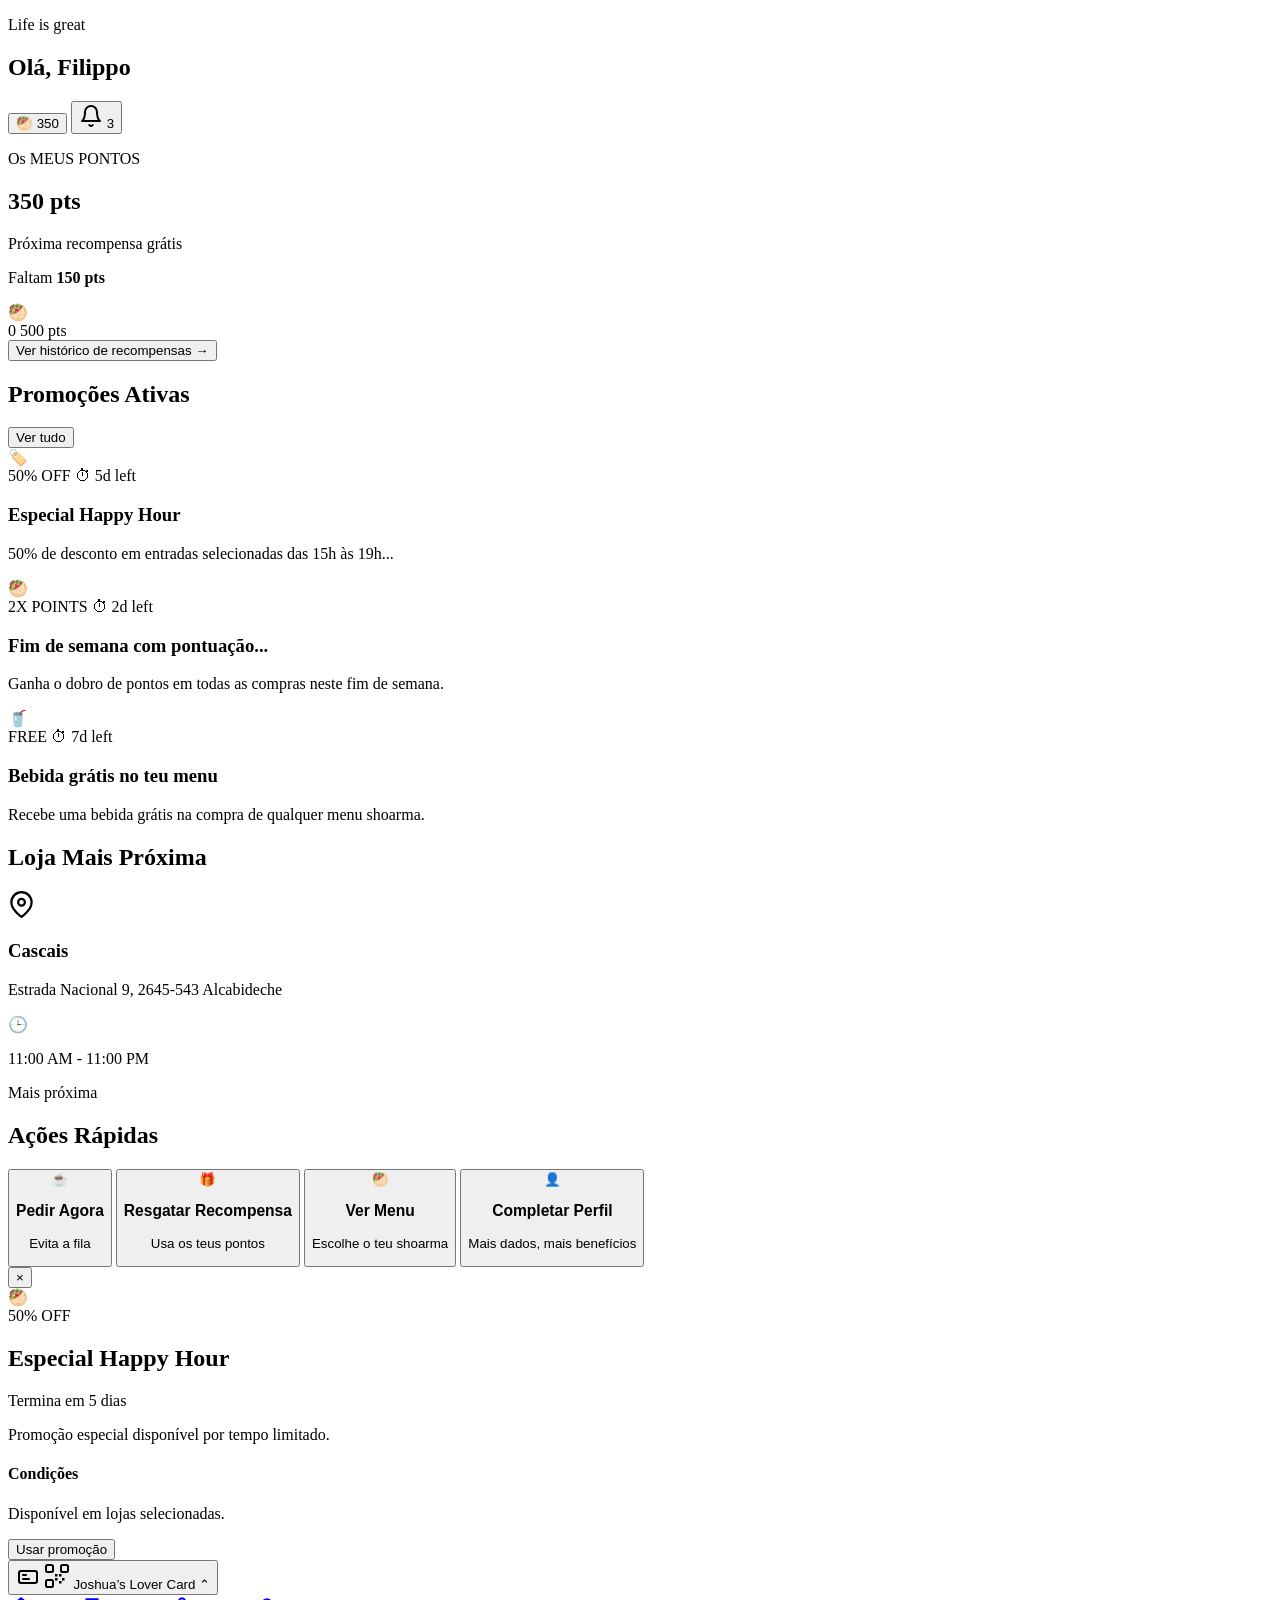
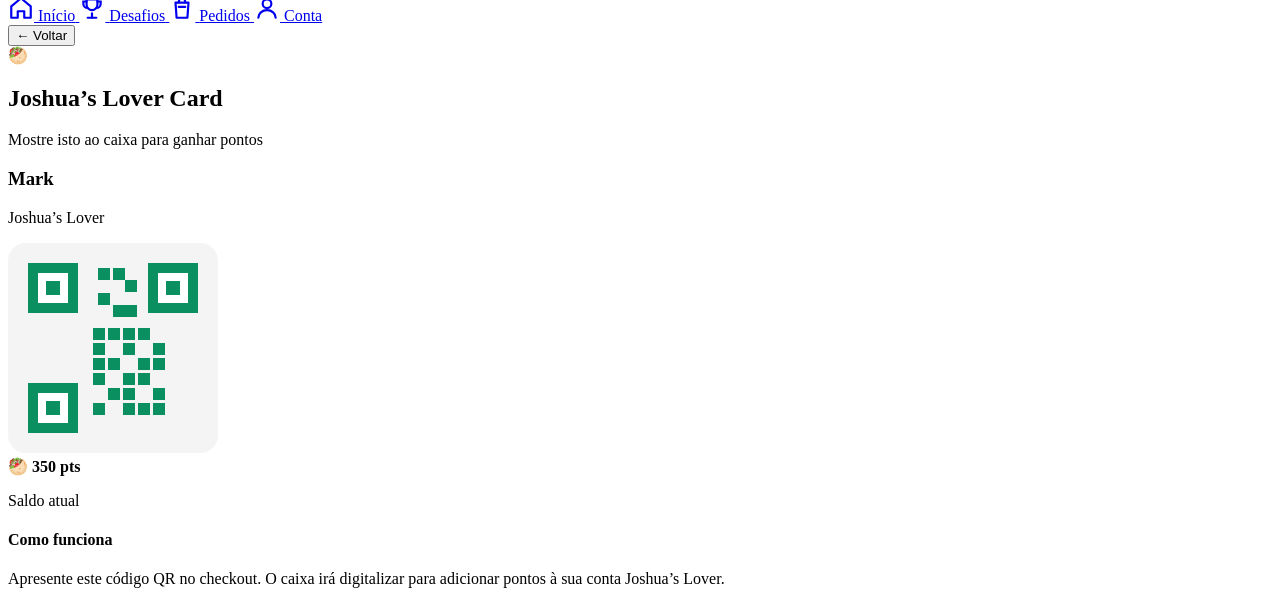
==== index.html @ cb34c217 "tryal app joshuas" ====
<!DOCTYPE html>
<html lang="pt">
<head>
  <meta charset="UTF-8" />
  <meta name="viewport" content="width=device-width, initial-scale=1.0" />

  <title>Joshua's Shoarma App</title>

  <link rel="stylesheet" href="style.css" />
</head>

<body>
  <main class="app-screen">

    <!-- MOVING BACKGROUND BLOBS -->
<div class="bg-blob bg-blob-one" data-speed="0.10"></div>
<div class="bg-blob bg-blob-two" data-speed="-0.06"></div>
<div class="bg-blob bg-blob-three" data-speed="0.08"></div>
<div class="bg-blob bg-blob-four" data-speed="-0.04"></div>

    <!-- TOP HOME HEADER -->
    <section class="home-header">
      <div>
        <p class="small-greeting">Life is great</p>
        <h1>Olá, <span>Filippo</span></h1>
      </div>

      <div class="header-icons">
        <button class="points-preview-button" aria-label="Pontos">
  <span class="pita-icon">🥙</span>
  <span class="top-points-number">350</span>
</button>

        <button class="icon-button notification-button" aria-label="Notificações">
          <svg width="24" height="24" viewBox="0 0 24 24" fill="none">
            <path d="M18 8A6 6 0 0 0 6 8C6 15 3 17 3 17H21C21 17 18 15 18 8Z" stroke="currentColor" stroke-width="2" stroke-linecap="round" stroke-linejoin="round"/>
            <path d="M13.73 21A2 2 0 0 1 10.27 21" stroke="currentColor" stroke-width="2" stroke-linecap="round" stroke-linejoin="round"/>
          </svg>

          <span class="notification-badge">3</span>
        </button>
      </div>
    </section>

    <!-- POINTS PREVIEW CARD -->
    <section class="points-card">
      <div class="points-card-top">
        <div>
          <p class="card-label">Os MEUS PONTOS</p>
          <h2>350 <span>pts</span></h2>
        </div>

       
      </div>

      <div class="points-info">
  <p>Próxima recompensa grátis</p>
  <p>Faltam <strong>150 pts</strong></p>
</div>

      <div class="progress-bar">
        <div class="progress-fill">
          <div class="progress-marker">
            🥙
          </div>
        </div>
      </div>

      <div class="progress-numbers">
        <span>0</span>
        <span>500 pts</span>
      </div>

      <button class="history-link">
        Ver histórico de recompensas
        <span>→</span>
      </button>
    </section>

    <!-- ACTIVE PROMOTIONS -->
    <section class="promotions-section">
      <div class="section-header">
        <h2>Promoções Ativas</h2>
        <button>Ver tudo</button>
      </div>

      <div class="promotions-scroll">

        <article 
          class="promo-card"
          data-title="Especial Happy Hour"
          data-tag="50% OFF"
          data-time="Termina em 5 dias"
          data-description="Aproveita 50% de desconto em entradas selecionadas entre as 15h e as 19h. Perfeito para partilhar com amigos antes do jantar."
          data-condition="Disponível apenas em loja. Não acumulável com outras promoções."
        >
          <div class="promo-image">
            <span>🏷️</span>
          </div>

          <div class="promo-content">
            <div class="promo-tags">
              <span class="promo-tag">50% OFF</span>
              <span class="promo-time">⏱ 5d left</span>
            </div>

            <h3>Especial Happy Hour</h3>
            <p>50% de desconto em entradas selecionadas das 15h às 19h...</p>
          </div>
        </article>

        <article 
          class="promo-card"
          data-title="Fim de semana com pontuação dupla"
          data-tag="2X POINTS"
          data-time="Termina em 2 dias"
          data-description="Ganha o dobro de pontos em todas as compras feitas durante este fim de semana. Quanto mais pedires, mais rápido chegas à tua próxima recompensa."
          data-condition="Válido sábado e domingo em todos os restaurantes Joshua's Shoarma."
        >
          <div class="promo-image">
            <span>🥙</span>
          </div>

          <div class="promo-content">
            <div class="promo-tags">
              <span class="promo-tag">2X POINTS</span>
              <span class="promo-time">⏱ 2d left</span>
            </div>

            <h3>Fim de semana com pontuação...</h3>
            <p>Ganha o dobro de pontos em todas as compras neste fim de semana.</p>
          </div>
        </article>

        <article 
          class="promo-card"
          data-title="Bebida grátis no teu menu"
          data-tag="FREE DRINK"
          data-time="Termina em 7 dias"
          data-description="Na compra de qualquer menu shoarma, recebe uma bebida grátis. Uma forma simples de tornar o teu pedido ainda melhor."
          data-condition="Válido para menus selecionados. Disponível até ao fim da campanha."
        >
          <div class="promo-image">
            <span>🥤</span>
          </div>

          <div class="promo-content">
            <div class="promo-tags">
              <span class="promo-tag">FREE</span>
              <span class="promo-time">⏱ 7d left</span>
            </div>

            <h3>Bebida grátis no teu menu</h3>
            <p>Recebe uma bebida grátis na compra de qualquer menu shoarma.</p>
          </div>
        </article>

      </div>
    </section>

        <!-- NEAREST STORE -->
    <!-- NEAREST STORE -->
<section class="nearest-store-section">
  <div class="section-header">
  <h2>Loja Mais Próxima</h2>
</div>

  <article class="nearest-store-card">
    <div class="store-top-row">
      <div class="store-icon">
        <svg width="27" height="27" viewBox="0 0 24 24" fill="none">
          <path d="M21 10C21 17 12 23 12 23C12 23 3 17 3 10A9 9 0 0 1 21 10Z" stroke="currentColor" stroke-width="2" stroke-linecap="round" stroke-linejoin="round"/>
          <circle cx="12" cy="10" r="3" stroke="currentColor" stroke-width="2"/>
        </svg>
      </div>

      <div class="store-text">
        <h3 id="nearestStoreName">Cascais</h3>
        <p id="nearestStoreAddress">Estrada Nacional 9, 2645-543 Alcabideche</p>
      </div>
    </div>

    <div class="store-bottom-row">
      <div class="store-hours">
        <span>🕒</span>
        <p id="nearestStoreHours">11:00 AM - 11:00 PM</p>
      </div>

      <p class="store-distance" id="nearestStoreDistance">Mais próxima</p>
    </div>
  </article>
</section>

    <!-- QUICK ACTIONS -->
    <section class="quick-actions-section">
      <div class="section-header">
        <h2>Ações Rápidas</h2>
      </div>

      <div class="quick-actions-grid">

        <button class="quick-action-card">
          <span class="quick-action-icon">☕</span>
          <div>
            <h3>Pedir Agora</h3>
            <p>Evita a fila</p>
          </div>
        </button>

        <button class="quick-action-card">
          <span class="quick-action-icon">🎁</span>
          <div>
            <h3>Resgatar Recompensa</h3>
            <p>Usa os teus pontos</p>
          </div>
        </button>

        <button class="quick-action-card">
          <span class="quick-action-icon">🥙</span>
          <div>
            <h3>Ver Menu</h3>
            <p>Escolhe o teu shoarma</p>
          </div>
        </button>

        <button class="quick-action-card">
          <span class="quick-action-icon">👤</span>
          <div>
            <h3>Completar Perfil</h3>
            <p>Mais dados, mais benefícios</p>
          </div>
        </button>

      </div>
    </section>

    <!-- PROMOTION POPUP -->
    <div class="promo-modal" id="promoModal">
      <div class="promo-modal-content">
        <button class="close-modal" id="closeModal">×</button>

        <div class="modal-icon" id="modalIcon">🥙</div>

        <span class="modal-tag" id="modalTag">50% OFF</span>

        <h2 id="modalTitle">Especial Happy Hour</h2>

        <p class="modal-time" id="modalTime">Termina em 5 dias</p>

        <p class="modal-description" id="modalDescription">
          Promoção especial disponível por tempo limitado.
        </p>

        <div class="modal-condition">
          <h4>Condições</h4>
          <p id="modalCondition">Disponível em lojas selecionadas.</p>
        </div>

        <button class="modal-main-button">Usar promoção</button>
      </div>
    </div>

    </main>

    <!-- FLOATING LOVER CARD -->
  <button class="floating-lover-card expanded" id="loverCardWidget" aria-label="Abrir Joshua's Lover Card">
    <span class="widget-card-icon">
      <svg width="24" height="24" viewBox="0 0 24 24" fill="none">
        <rect x="3" y="6" width="18" height="12" rx="2" stroke="currentColor" stroke-width="2"/>
        <path d="M7 10H10" stroke="currentColor" stroke-width="2" stroke-linecap="round"/>
        <path d="M7 14H13" stroke="currentColor" stroke-width="2" stroke-linecap="round"/>
      </svg>
    </span>

    <span class="widget-qr-icon">
      <svg width="26" height="26" viewBox="0 0 26 26" fill="none">
        <rect x="2" y="2" width="7" height="7" rx="1.5" stroke="currentColor" stroke-width="2"/>
        <rect x="17" y="2" width="7" height="7" rx="1.5" stroke="currentColor" stroke-width="2"/>
        <rect x="2" y="17" width="7" height="7" rx="1.5" stroke="currentColor" stroke-width="2"/>
        <rect x="11" y="11" width="2.5" height="2.5" fill="currentColor"/>
        <rect x="15" y="11" width="2.5" height="2.5" fill="currentColor"/>
        <rect x="11" y="15" width="2.5" height="2.5" fill="currentColor"/>
        <rect x="18" y="15" width="2.5" height="2.5" fill="currentColor"/>
        <rect x="15" y="18" width="2.5" height="2.5" fill="currentColor"/>
      </svg>
    </span>

    <span class="lover-card-label">Joshua’s Lover Card</span>
    <span class="lover-card-divider"></span>
    <span class="lover-card-arrow">⌃</span>
  </button>


  <!-- BOTTOM NAVBAR -->
  <nav class="bottom-navbar">
    <a href="index.html" class="nav-item active">
      <svg width="26" height="26" viewBox="0 0 24 24" fill="none">
        <path d="M3 10.5L12 3L21 10.5V21H15V15H9V21H3V10.5Z" stroke="currentColor" stroke-width="2" stroke-linejoin="round"/>
      </svg>
      <span>Início</span>
    </a>

    <a href="desafios.html" class="nav-item">
      <svg width="26" height="26" viewBox="0 0 24 24" fill="none">
        <path d="M8 21H16" stroke="currentColor" stroke-width="2" stroke-linecap="round"/>
        <path d="M12 17V21" stroke="currentColor" stroke-width="2" stroke-linecap="round"/>
        <path d="M7 4H17V9C17 11.7614 14.7614 14 12 14C9.23858 14 7 11.7614 7 9V4Z" stroke="currentColor" stroke-width="2"/>
        <path d="M7 6H4V8C4 10.2091 5.79086 12 8 12" stroke="currentColor" stroke-width="2" stroke-linecap="round"/>
        <path d="M17 6H20V8C20 10.2091 18.2091 12 16 12" stroke="currentColor" stroke-width="2" stroke-linecap="round"/>
      </svg>
      <span>Desafios</span>
    </a>

    <a href="pedidos.html" class="nav-item">
      <svg width="26" height="26" viewBox="0 0 24 24" fill="none">
        <path d="M6 7H18L17 21H7L6 7Z" stroke="currentColor" stroke-width="2" stroke-linejoin="round"/>
        <path d="M9 7C9 4.79086 10.3431 3 12 3C13.6569 3 15 4.79086 15 7" stroke="currentColor" stroke-width="2" stroke-linecap="round"/>
        <path d="M9 11H15" stroke="currentColor" stroke-width="2" stroke-linecap="round"/>
      </svg>
      <span>Pedidos</span>
    </a>

    <a href="conta.html" class="nav-item">
      <svg width="26" height="26" viewBox="0 0 24 24" fill="none">
        <circle cx="12" cy="8" r="4" stroke="currentColor" stroke-width="2"/>
        <path d="M4 21C4 17.134 7.58172 14 12 14C16.4183 14 20 17.134 20 21" stroke="currentColor" stroke-width="2" stroke-linecap="round"/>
      </svg>
      <span>Conta</span>
    </a>
  </nav>

    <!-- LOVER CARD MODAL -->
  <div class="lover-card-modal" id="loverCardModal">
    <div class="lover-card-modal-screen">
      <button class="lover-card-back" id="closeLoverCard">← Voltar</button>

      <div class="lover-card-modal-header">
        <div class="lover-card-modal-emoji">🥙</div>
        <h2>Joshua’s Lover Card</h2>
        <p>Mostre isto ao caixa para ganhar pontos</p>
      </div>

      <div class="lover-card-pass">
        <h3>Mark</h3>
        <p class="lover-card-tier">Joshua’s Lover</p>

        <div class="lover-card-qr-frame">
          <div class="lover-card-qr-box">
            <svg width="210" height="210" viewBox="0 0 210 210" fill="none">
              <rect width="210" height="210" rx="18" fill="#F4F4F4"/>

              <rect x="20" y="20" width="50" height="50" fill="#0a8f61"/>
              <rect x="30" y="30" width="30" height="30" fill="white"/>
              <rect x="38" y="38" width="14" height="14" fill="#0a8f61"/>

              <rect x="140" y="20" width="50" height="50" fill="#0a8f61"/>
              <rect x="150" y="30" width="30" height="30" fill="white"/>
              <rect x="158" y="38" width="14" height="14" fill="#0a8f61"/>

              <rect x="20" y="140" width="50" height="50" fill="#0a8f61"/>
              <rect x="30" y="150" width="30" height="30" fill="white"/>
              <rect x="38" y="158" width="14" height="14" fill="#0a8f61"/>

              <rect x="90" y="25" width="12" height="12" fill="#0a8f61"/>
              <rect x="105" y="25" width="12" height="12" fill="#0a8f61"/>
              <rect x="117" y="37" width="12" height="12" fill="#0a8f61"/>
              <rect x="90" y="50" width="12" height="12" fill="#0a8f61"/>
              <rect x="105" y="62" width="12" height="12" fill="#0a8f61"/>
              <rect x="117" y="62" width="12" height="12" fill="#0a8f61"/>

              <rect x="85" y="85" width="12" height="12" fill="#0a8f61"/>
              <rect x="100" y="85" width="12" height="12" fill="#0a8f61"/>
              <rect x="115" y="85" width="12" height="12" fill="#0a8f61"/>
              <rect x="130" y="85" width="12" height="12" fill="#0a8f61"/>

              <rect x="85" y="100" width="12" height="12" fill="#0a8f61"/>
              <rect x="115" y="100" width="12" height="12" fill="#0a8f61"/>
              <rect x="145" y="100" width="12" height="12" fill="#0a8f61"/>

              <rect x="85" y="115" width="12" height="12" fill="#0a8f61"/>
              <rect x="100" y="115" width="12" height="12" fill="#0a8f61"/>
              <rect x="130" y="115" width="12" height="12" fill="#0a8f61"/>
              <rect x="145" y="115" width="12" height="12" fill="#0a8f61"/>

              <rect x="85" y="130" width="12" height="12" fill="#0a8f61"/>
              <rect x="115" y="130" width="12" height="12" fill="#0a8f61"/>
              <rect x="130" y="130" width="12" height="12" fill="#0a8f61"/>

              <rect x="100" y="145" width="12" height="12" fill="#0a8f61"/>
              <rect x="115" y="145" width="12" height="12" fill="#0a8f61"/>
              <rect x="145" y="145" width="12" height="12" fill="#0a8f61"/>

              <rect x="85" y="160" width="12" height="12" fill="#0a8f61"/>
              <rect x="115" y="160" width="12" height="12" fill="#0a8f61"/>
              <rect x="130" y="160" width="12" height="12" fill="#0a8f61"/>
              <rect x="145" y="160" width="12" height="12" fill="#0a8f61"/>
            </svg>
          </div>
        </div>

        <div class="lover-card-balance">
          <div class="lover-card-balance-row">
            <span>🥙</span>
            <strong>350 pts</strong>
          </div>
          <p>Saldo atual</p>
        </div>
      </div>

      <div class="lover-card-help">
        <h4>Como funciona</h4>
        <p>Apresente este código QR no checkout. O caixa irá digitalizar para adicionar pontos à sua conta Joshua’s Lover.</p>
      </div>
    </div>
  </div>

  <script>

  
    
    const promoCards = document.querySelectorAll(".promo-card");
    const promoModal = document.getElementById("promoModal");
    const closeModal = document.getElementById("closeModal");

    const modalTag = document.getElementById("modalTag");
    const modalTitle = document.getElementById("modalTitle");
    const modalTime = document.getElementById("modalTime");
    const modalDescription = document.getElementById("modalDescription");
    const modalCondition = document.getElementById("modalCondition");
    const modalIcon = document.getElementById("modalIcon");

    promoCards.forEach((card) => {
      card.addEventListener("click", () => {
        modalTag.textContent = card.dataset.tag;
        modalTitle.textContent = card.dataset.title;
        modalTime.textContent = card.dataset.time;
        modalDescription.textContent = card.dataset.description;
        modalCondition.textContent = card.dataset.condition;

        const icon = card.querySelector(".promo-image span").textContent;
        modalIcon.textContent = icon;

        promoModal.classList.add("active");
      });
    });

    closeModal.addEventListener("click", () => {
      promoModal.classList.remove("active");
    });

    promoModal.addEventListener("click", (event) => {
      if (event.target === promoModal) {
        promoModal.classList.remove("active");
      }
    });



        const loverCardWidget = document.getElementById("loverCardWidget");
    const loverCardModal = document.getElementById("loverCardModal");
    const closeLoverCard = document.getElementById("closeLoverCard");

   let loverCardCollapsed = sessionStorage.getItem("loverCardCollapsed") === "true";

if (loverCardCollapsed) {
  loverCardWidget.classList.remove("expanded");
  loverCardWidget.classList.add("collapsed");
}

function collapseLoverCardOnFirstScroll() {
  if (loverCardCollapsed) return;

  loverCardWidget.classList.remove("expanded");
  loverCardWidget.classList.add("collapsed");

  loverCardCollapsed = true;
  sessionStorage.setItem("loverCardCollapsed", "true");
}

    window.addEventListener(
      "scroll",
      () => {
        if (window.scrollY > 20) {
          collapseLoverCardOnFirstScroll();
        }
      },
      { passive: true }
    );

    loverCardWidget.addEventListener("click", () => {
      loverCardModal.classList.add("active");
    });

    closeLoverCard.addEventListener("click", () => {
      loverCardModal.classList.remove("active");
    });

    loverCardModal.addEventListener("click", (event) => {
      if (event.target === loverCardModal) {
        loverCardModal.classList.remove("active");
      }
    });


  
  </script>
</body>
</html>
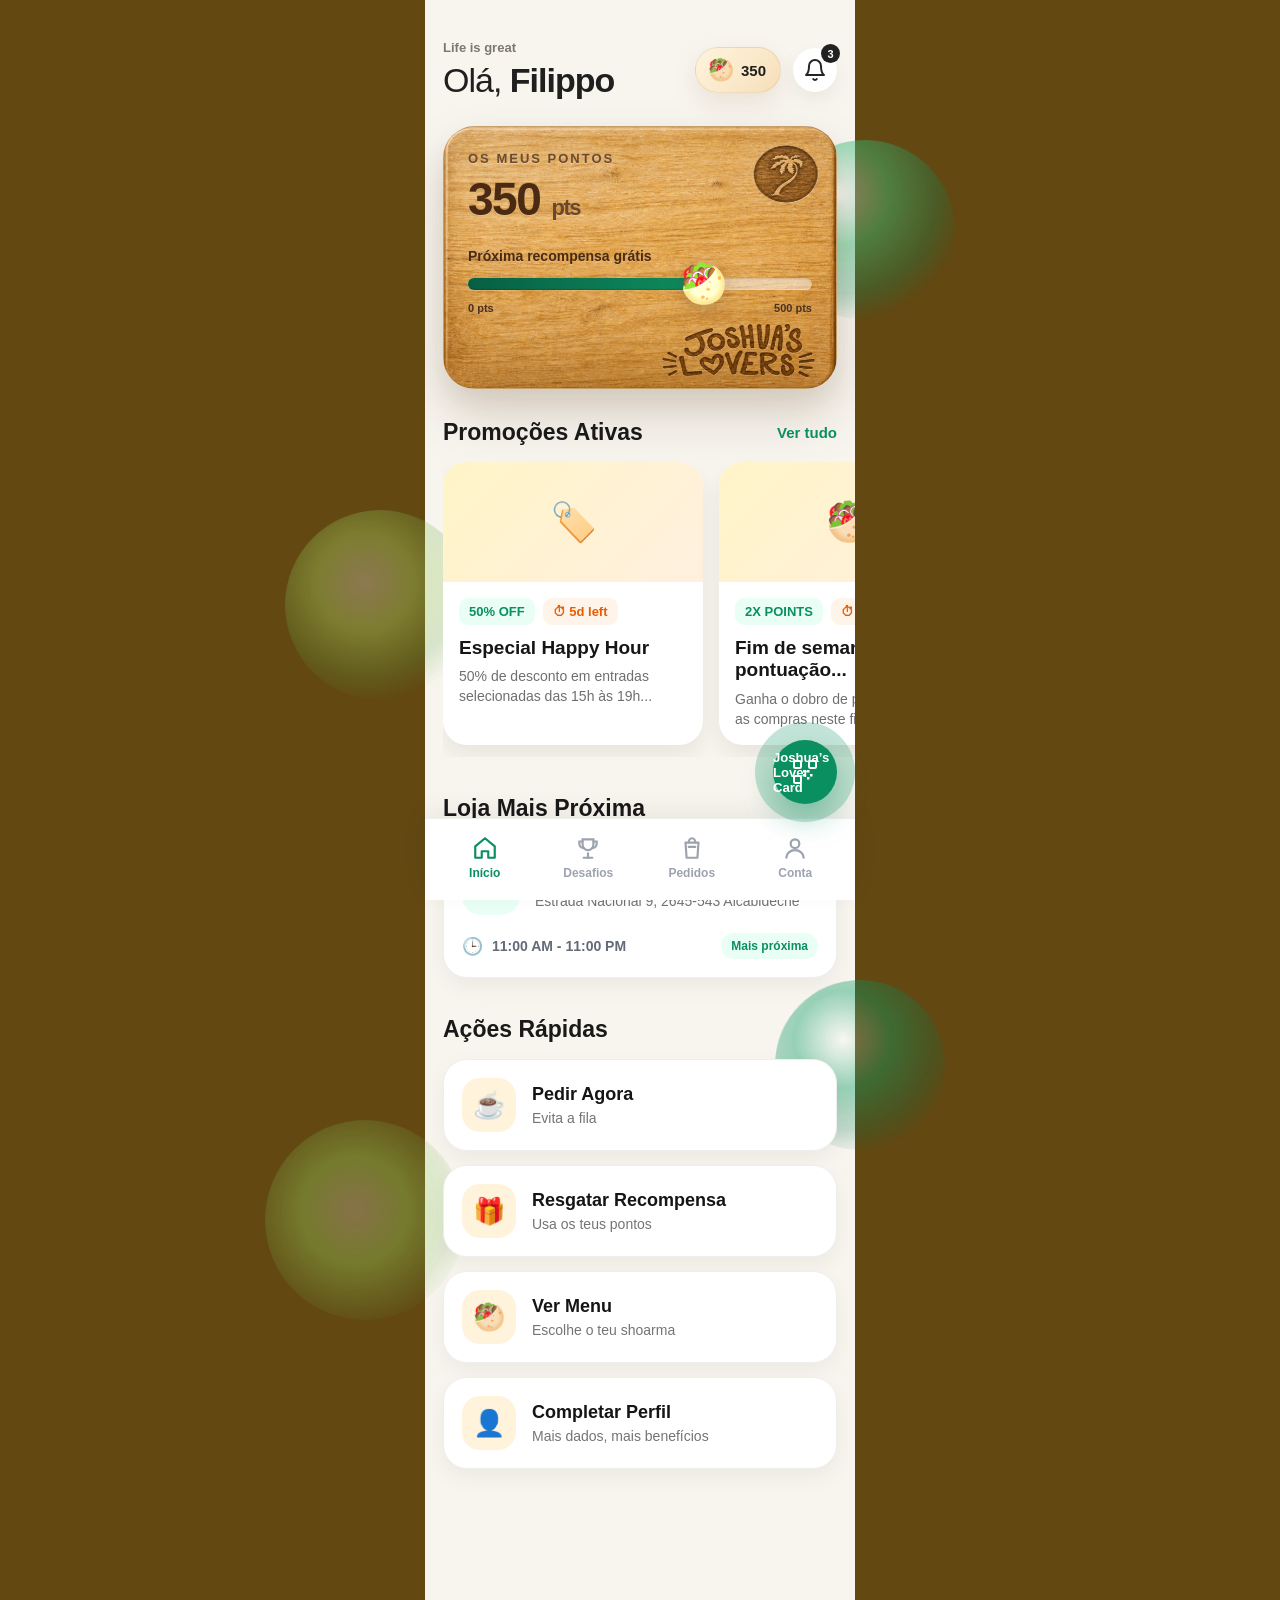
==== commit c814bd0a: "changes in card and animation" ====
--- a/index.html
+++ b/index.html
@@ -53,28 +53,27 @@
        
       </div>
 
-      <div class="points-info">
-  <p>Próxima recompensa grátis</p>
-  <p>Faltam <strong>150 pts</strong></p>
+    <div class="points-progress-module">
+  <div class="points-progress-header">
+    <p>Próxima recompensa grátis</p>
+  </div>
+
+  <div class="progress-bar">
+    <div class="progress-fill">
+      <div class="progress-marker">
+        <span class="progress-percent">70%</span>
+        <span class="progress-pita">🥙</span>
+      </div>
+    </div>
+
+    <span class="points-left-label">Faltam 150 pts</span>
+  </div>
+
+  <div class="progress-numbers">
+    <span>0 pts</span>
+    <span>500 pts</span>
+  </div>
 </div>
-
-      <div class="progress-bar">
-        <div class="progress-fill">
-          <div class="progress-marker">
-            🥙
-          </div>
-        </div>
-      </div>
-
-      <div class="progress-numbers">
-        <span>0</span>
-        <span>500 pts</span>
-      </div>
-
-      <button class="history-link">
-        Ver histórico de recompensas
-        <span>→</span>
-      </button>
     </section>
 
     <!-- ACTIVE PROMOTIONS -->
--- a/style.css
+++ b/style.css
@@ -0,0 +1,2551 @@
+* {
+  margin: 0;
+  padding: 0;
+  box-sizing: border-box;
+}
+
+body {
+  font-family: Arial, Helvetica, sans-serif;
+  background: #634812;
+  color: #222;
+}
+
+/* APP CONTAINER */
+.app-screen {
+  min-height: 100vh;
+  max-width: 430px;
+  margin: 0 auto;
+  padding: 24px 18px 120px;
+  background: #f8f5ef;
+  position: relative;
+  overflow: hidden;
+}
+
+/* MOVING BACKGROUND BLOBS */
+.bg-blob {
+  position: fixed;
+  border-radius: 50%;
+  pointer-events: none;
+  z-index: 0;
+  opacity: 0.90;
+  will-change: transform;
+}
+/* big green glow behind header/card */
+.bg-blob-one {
+  width: 180px;
+  height: 180px;
+  top: 140px;
+  left: calc(50% + 135px);
+  background:
+    radial-gradient(circle at 35% 30%,
+      rgba(255, 255, 255, 0.34) 0%,
+      rgba(59, 188, 121, 0.52) 30%,
+      rgba(15, 143, 95, 0.30) 58%,
+      rgba(15, 143, 95, 0) 76%
+    );
+  animation: fixedBlobOne 8s ease-in-out infinite;
+}
+
+.bg-blob-two {
+  width: 190px;
+  height: 190px;
+  top: 510px;
+  left: calc(50% - 355px);
+  background:
+    radial-gradient(circle at 42% 38%,
+      rgba(255, 255, 255, 0.30) 0%,
+      rgba(170, 214, 102, 0.42) 30%,
+      rgba(101, 166, 69, 0.24) 58%,
+      rgba(101, 166, 69, 0) 76%
+    );
+  animation: fixedBlobTwo 10s ease-in-out infinite;
+}
+
+.bg-blob-three {
+  width: 170px;
+  height: 170px;
+  top: 980px;
+  left: calc(50% + 135px);
+  background:
+    radial-gradient(circle at 40% 35%,
+      rgba(255, 255, 255, 0.24) 0%,
+      rgba(12, 158, 101, 0.46) 32%,
+      rgba(10, 122, 78, 0.26) 60%,
+      rgba(10, 122, 78, 0) 78%
+    );
+  animation: fixedBlobThree 9s ease-in-out infinite;
+}
+
+.bg-blob-four {
+  width: 200px;
+  height: 200px;
+  top: 1120px;
+  left: calc(50% - 375px);
+  background:
+    radial-gradient(circle at 45% 45%,
+      rgba(255, 255, 255, 0.26) 0%,
+      rgba(153, 215, 98, 0.40) 34%,
+      rgba(120, 176, 78, 0.20) 62%,
+      rgba(120, 176, 78, 0) 78%
+    );
+  animation: fixedBlobFour 11s ease-in-out infinite;
+}
+
+@keyframes fixedBlobOne {
+  0%, 100% {
+    transform: translate3d(0, 0, 0) scale(1);
+  }
+  50% {
+    transform: translate3d(-14px, 18px, 0) scale(1.05);
+  }
+}
+
+@keyframes fixedBlobTwo {
+  0%, 100% {
+    transform: translate3d(0, 0, 0) scale(1);
+  }
+  50% {
+    transform: translate3d(18px, -16px, 0) scale(1.04);
+  }
+}
+
+@keyframes fixedBlobThree {
+  0%, 100% {
+    transform: translate3d(0, 0, 0) scale(1);
+  }
+  50% {
+    transform: translate3d(-16px, -18px, 0) scale(1.06);
+  }
+}
+
+@keyframes fixedBlobFour {
+  0%, 100% {
+    transform: translate3d(0, 0, 0) scale(1);
+  }
+  50% {
+    transform: translate3d(14px, 16px, 0) scale(1.03);
+  }
+}
+
+.home-header,
+.points-card,
+.promotions-section,
+.nearest-store-section,
+.quick-actions-section {
+  position: relative;
+  z-index: 1;
+}
+
+/* TOP HEADER */
+.home-header {
+  display: flex;
+  justify-content: space-between;
+  align-items: center;
+  padding-top: 16px;
+  margin-bottom: 26px;
+}
+
+.small-greeting {
+  font-size: 13px;
+  color: #7c776f;
+  margin-bottom: 6px;
+  font-weight: 700;
+}
+
+.home-header h1 {
+  font-size: 34px;
+  font-weight: 500;
+  color: #1f1f1f;
+  letter-spacing: -1px;
+}
+
+.home-header h1 span {
+  font-weight: 800;
+}
+
+/* HEADER ICONS */
+.header-icons {
+  display: flex;
+  align-items: center;
+  gap: 12px;
+}
+
+.icon-button {
+  width: 44px;
+  height: 44px;
+  border: none;
+  border-radius: 50%;
+  background: #ffffff;
+  color: #242424;
+  display: flex;
+  align-items: center;
+  justify-content: center;
+  position: relative;
+  box-shadow: 0 8px 20px rgba(0, 0, 0, 0.06);
+  cursor: pointer;
+}
+
+.points-preview-button {
+  height: 46px;
+  border: 1px solid rgba(130, 91, 42, 0.12);
+  border-radius: 999px;
+  background: linear-gradient(135deg, #fff4df, #f6dfb8);
+  color: #1f1f1f;
+  display: flex;
+  align-items: center;
+  gap: 7px;
+  padding: 0 14px 0 12px;
+  box-shadow: 0 10px 24px rgba(130, 91, 42, 0.12);
+  cursor: pointer;
+}
+
+.pita-icon {
+  font-size: 21px;
+}
+
+.top-points-number {
+  font-size: 15px;
+  font-weight: 800;
+}
+
+.notification-badge {
+  position: absolute;
+  top: -4px;
+  right: -3px;
+  background: #222;
+  color: #fff;
+  font-size: 11px;
+  font-weight: 700;
+  width: 19px;
+  height: 19px;
+  border-radius: 50%;
+  display: flex;
+  align-items: center;
+  justify-content: center;
+}
+
+/* POINTS CARD */
+.points-card {
+  position: relative;
+  overflow: hidden;
+  border-radius: 32px;
+  padding: 24px;
+  color: #2f1d0f;
+
+  aspect-ratio: 3 / 2;
+
+  background-color: #d6b07a;
+  background-image:
+    linear-gradient(180deg, rgba(255, 255, 255, 0.10), rgba(255, 255, 255, 0.02)),
+    url("wood-light.jpg");
+  background-size: 100% 100%, 100% 100%;
+  background-position: center;
+  background-repeat: no-repeat;
+
+  border: 1px solid rgba(120, 78, 33, 0.18);
+  box-shadow:
+    0 14px 26px rgba(88, 57, 22, 0.10),
+    0 28px 55px rgba(88, 57, 22, 0.16),
+    inset 0 1px 0 rgba(255, 255, 255, 0.20);
+}
+
+.points-card::before {
+  content: "";
+  position: absolute;
+  inset: 0;
+  background:
+    linear-gradient(135deg, rgba(255, 255, 255, 0.12), rgba(255, 255, 255, 0) 36%),
+    linear-gradient(180deg, rgba(76, 45, 17, 0.05), rgba(0, 0, 0, 0) 42%, rgba(76, 45, 17, 0.08) 100%);
+  pointer-events: none;
+}
+
+.points-card::after {
+  content: "";
+  position: absolute;
+  left: 24px;
+  right: 24px;
+  bottom: -18px;
+  height: 34px;
+  background: rgba(88, 57, 22, 0.18);
+  filter: blur(22px);
+  border-radius: 999px;
+  z-index: 0;
+  pointer-events: none;
+}
+
+.points-card > * {
+  position: relative;
+  z-index: 1;
+}
+
+
+.points-card-top {
+  display: block;
+  margin-bottom: 10px;
+}
+.card-label {
+  font-size: 13px;
+  text-transform: uppercase;
+  letter-spacing: 2px;
+  color: #6d4a2d;
+  font-weight: 900;
+  margin-bottom: 10px;
+  text-shadow:
+    0 1px 0 rgba(255, 255, 255, 0.24),
+    0 -1px 0 rgba(89, 54, 23, 0.14);
+}
+
+.points-card h2 {
+  font-size: 46px;
+  line-height: 1;
+  font-weight: 900;
+  letter-spacing: -1.5px;
+  color: #4a2a12;
+  text-shadow:
+    0 1px 0 rgba(255, 255, 255, 0.18),
+    0 -1px 0 rgba(94, 57, 24, 0.16),
+    0 2px 4px rgba(74, 42, 18, 0.05);
+}
+
+.points-card h2 span {
+  font-size: 22px;
+  font-weight: 800;
+  color: #6b472b;
+  text-shadow:
+    0 1px 0 rgba(255, 255, 255, 0.16),
+    0 -1px 0 rgba(94, 57, 24, 0.12);
+}
+
+.reward-icon {
+  width: 68px;
+  height: 68px;
+  border-radius: 24px;
+  background: rgba(255, 250, 241, 0.34);
+  border: 1px solid rgba(255, 255, 255, 0.42);
+  display: flex;
+  align-items: center;
+  justify-content: center;
+  font-size: 34px;
+  box-shadow:
+    inset 0 1px 0 rgba(255, 255, 255, 0.45),
+    0 6px 16px rgba(88, 57, 22, 0.10);
+  backdrop-filter: blur(2px);
+}
+
+/* POINTS TEXT */
+/* POINTS PROGRESS MODULE */
+.points-progress-module {
+  margin-top: 26px;
+  padding-bottom: 12px;
+}
+
+.points-progress-header {
+  margin-bottom: 14px;
+}
+
+.points-progress-header p {
+  font-size: 14px;
+  line-height: 1.15;
+  color: #4a2a12;
+  font-weight: 900;
+  text-shadow:
+    0 1px 0 rgba(255, 255, 255, 0.14),
+    0 -1px 0 rgba(94, 57, 24, 0.10);
+}
+
+.progress-bar {
+  width: 100%;
+  height: 12px;
+  background: rgba(255, 255, 255, 0.50);
+  border-radius: 999px;
+  overflow: visible;
+  position: relative;
+  margin-bottom: 12px;
+  box-shadow:
+    inset 0 1px 2px rgba(92, 57, 24, 0.18),
+    inset 0 -1px 0 rgba(255, 255, 255, 0.20);
+}
+
+.progress-fill {
+  width: 70%;
+  height: 100%;
+  background: linear-gradient(90deg, #075f43, #0f8f5f);
+  border-radius: 999px;
+  position: relative;
+  box-shadow:
+    0 1px 0 rgba(255, 255, 255, 0.14),
+    inset 0 -1px 1px rgba(0, 0, 0, 0.16);
+}
+
+.progress-marker {
+  position: absolute;
+  right: -18px;
+  top: 50%;
+  transform: translateY(-50%);
+  display: flex;
+  align-items: center;
+  justify-content: center;
+}
+
+.progress-pita {
+  font-size: 38px;
+  line-height: 1;
+  filter:
+    brightness(1.18)
+    saturate(1.18)
+    drop-shadow(0 5px 9px rgba(62, 38, 14, 0.26));
+}
+
+.progress-percent {
+  position: absolute;
+  bottom: 38px;
+  left: 50%;
+  transform: translateX(-50%) translateY(8px) scale(0.86);
+  background: rgba(61, 42, 28, 0.92);
+  color: #fff7e8;
+  font-size: 11px;
+  font-weight: 900;
+  padding: 5px 8px;
+  border-radius: 8px;
+  line-height: 1;
+  white-space: nowrap;
+  box-shadow: 0 5px 12px rgba(62, 38, 14, 0.24);
+  opacity: 0;
+  animation: percentPopupNotification 9s ease-in-out 0.45s infinite;
+}
+
+.progress-percent::after {
+  content: "";
+  position: absolute;
+  left: 50%;
+  bottom: -5px;
+  transform: translateX(-50%);
+  border-left: 5px solid transparent;
+  border-right: 5px solid transparent;
+  border-top: 6px solid rgba(61, 42, 28, 0.92);
+}
+
+@keyframes percentPopupNotification {
+  0% {
+    opacity: 0;
+    transform: translateX(-50%) translateY(10px) scale(0.82);
+  }
+
+  8% {
+    opacity: 1;
+    transform: translateX(-50%) translateY(-4px) scale(1.08);
+  }
+
+  12% {
+    opacity: 1;
+    transform: translateX(-50%) translateY(0) scale(1);
+  }
+
+  38% {
+    opacity: 1;
+    transform: translateX(-50%) translateY(0) scale(1);
+  }
+
+  48% {
+    opacity: 0;
+    transform: translateX(-50%) translateY(8px) scale(0.88);
+  }
+
+  100% {
+    opacity: 0;
+    transform: translateX(-50%) translateY(8px) scale(0.88);
+  }
+}
+
+@keyframes pointsLeftAlternate {
+  0% {
+    opacity: 0;
+    transform: translateY(-50%) translateX(14px);
+  }
+
+  48% {
+    opacity: 0;
+    transform: translateY(-50%) translateX(14px);
+  }
+
+  58% {
+    opacity: 1;
+    transform: translateY(-50%) translateX(0);
+  }
+
+  88% {
+    opacity: 1;
+    transform: translateY(-50%) translateX(0);
+  }
+
+  100% {
+    opacity: 0;
+    transform: translateY(-50%) translateX(14px);
+  }
+}
+
+.points-left-label {
+  position: absolute;
+  right: 16px;
+  top: 50%;
+  transform: translateY(-50%) translateX(14px);
+  font-size: 8.5px;
+  font-weight: 900;
+  color: rgba(74, 42, 18, 0.62);
+  white-space: nowrap;
+  pointer-events: none;
+  background: transparent;
+  padding: 0;
+  border-radius: 0;
+  opacity: 0;
+  text-shadow:
+    0 1px 0 rgba(255, 255, 255, 0.18),
+    0 -1px 0 rgba(94, 57, 24, 0.08);
+  animation: pointsLeftAlternate 9s ease-in-out 0.45s infinite;
+}
+
+.progress-numbers {
+  width: 100%;
+  display: flex;
+  justify-content: space-between;
+  font-size: 11px;
+  color: #4d311d;
+  font-weight: 800;
+  text-shadow:
+    0 1px 0 rgba(255, 255, 255, 0.12),
+    0 -1px 0 rgba(94, 57, 24, 0.08);
+}
+
+/* PROMOTIONS SECTION */
+.promotions-section {
+  margin-top: 30px;
+  padding-bottom: 30px;
+}
+
+.section-header {
+  display: flex;
+  justify-content: space-between;
+  align-items: center;
+  margin-bottom: 16px;
+}
+
+.section-header h2 {
+  font-size: 23px;
+  color: #191919;
+}
+
+.section-header button {
+  border: none;
+  background: transparent;
+  color: #0a8f61;
+  font-size: 15px;
+  font-weight: 800;
+  cursor: pointer;
+}
+
+/* HORIZONTAL SCROLL */
+.promotions-scroll {
+  display: flex;
+  gap: 16px;
+  overflow-x: auto;
+  scroll-snap-type: x mandatory;
+  padding-bottom: 12px;
+  margin-right: -18px;
+  padding-right: 18px;
+}
+
+.promotions-scroll::-webkit-scrollbar {
+  display: none;
+}
+
+.promo-card {
+  min-width: 260px;
+  max-width: 260px;
+  background: #ffffff;
+  border-radius: 24px;
+  overflow: hidden;
+  scroll-snap-align: start;
+  box-shadow: 0 10px 25px rgba(0, 0, 0, 0.07);
+  cursor: pointer;
+}
+
+.promo-image {
+  height: 120px;
+  background: linear-gradient(135deg, #fff4c7, #fff0df);
+  display: flex;
+  align-items: center;
+  justify-content: center;
+}
+
+.promo-image span {
+  font-size: 38px;
+}
+
+.promo-content {
+  padding: 16px;
+}
+
+.promo-tags {
+  display: flex;
+  align-items: center;
+  gap: 8px;
+  margin-bottom: 12px;
+}
+
+.promo-tag {
+  background: #e9fff5;
+  color: #0a8f61;
+  font-size: 13px;
+  font-weight: 800;
+  padding: 6px 10px;
+  border-radius: 9px;
+}
+
+.promo-time {
+  background: #fff4ea;
+  color: #e85d04;
+  font-size: 13px;
+  font-weight: 700;
+  padding: 6px 10px;
+  border-radius: 9px;
+}
+
+.promo-card h3 {
+  font-size: 19px;
+  line-height: 1.2;
+  color: #161616;
+  margin-bottom: 8px;
+}
+
+.promo-card p {
+  font-size: 14px;
+  line-height: 1.4;
+  color: #6f6f6f;
+}
+
+/* PROMO MODAL */
+.promo-modal {
+  position: fixed;
+  inset: 0;
+  background: rgba(0, 0, 0, 0.45);
+  display: none;
+  align-items: flex-end;
+  justify-content: center;
+  z-index: 20;
+}
+
+.promo-modal.active {
+  display: flex;
+}
+
+.promo-modal-content {
+  width: 100%;
+  max-width: 430px;
+  min-height: 78vh;
+  background: #ffffff;
+  border-radius: 32px 32px 0 0;
+  padding: 24px;
+  position: relative;
+  animation: slideUp 0.25s ease;
+}
+
+.close-modal {
+  position: absolute;
+  top: 18px;
+  right: 18px;
+  width: 38px;
+  height: 38px;
+  border: none;
+  border-radius: 50%;
+  background: #f3f0ea;
+  color: #222;
+  font-size: 28px;
+  line-height: 1;
+  cursor: pointer;
+}
+
+.modal-icon {
+  width: 86px;
+  height: 86px;
+  border-radius: 28px;
+  background: #fff3dc;
+  display: flex;
+  align-items: center;
+  justify-content: center;
+  font-size: 44px;
+  margin-bottom: 20px;
+}
+
+.modal-tag {
+  display: inline-block;
+  background: #e9fff5;
+  color: #0a8f61;
+  font-size: 14px;
+  font-weight: 800;
+  padding: 7px 12px;
+  border-radius: 10px;
+  margin-bottom: 14px;
+}
+
+.promo-modal-content h2 {
+  font-size: 28px;
+  line-height: 1.15;
+  margin-bottom: 10px;
+  color: #171717;
+}
+
+.modal-time {
+  color: #e85d04;
+  font-size: 15px;
+  font-weight: 700;
+  margin-bottom: 20px;
+}
+
+.modal-description {
+  font-size: 16px;
+  line-height: 1.5;
+  color: #5f5f5f;
+  margin-bottom: 22px;
+}
+
+.modal-condition {
+  background: #f8f6f1;
+  border-radius: 18px;
+  padding: 16px;
+  margin-bottom: 24px;
+}
+
+.modal-condition h4 {
+  font-size: 15px;
+  margin-bottom: 6px;
+  color: #222;
+}
+
+.modal-condition p {
+  font-size: 14px;
+  line-height: 1.4;
+  color: #6a6a6a;
+}
+
+.modal-main-button {
+  width: 100%;
+  border: none;
+  border-radius: 16px;
+  background: #202020;
+  color: #ffffff;
+  font-size: 16px;
+  font-weight: 800;
+  padding: 16px;
+  cursor: pointer;
+}
+
+@keyframes slideUp {
+  from {
+    transform: translateY(40px);
+    opacity: 0;
+  }
+
+  to {
+    transform: translateY(0);
+    opacity: 1;
+  }
+}
+
+/* NEAREST STORE SECTION */
+.nearest-store-section {
+  margin-top: 8px;
+  padding-bottom: 34px;
+}
+
+.nearest-store-card {
+  background: #ffffff;
+  border-radius: 24px;
+  padding: 18px;
+  box-shadow: 0 8px 22px rgba(0, 0, 0, 0.05);
+  border: 1px solid #eeeeee;
+}
+
+.store-top-row {
+  display: flex;
+  align-items: center;
+  gap: 15px;
+  margin-bottom: 18px;
+}
+
+.store-icon {
+  width: 58px;
+  height: 58px;
+  border-radius: 19px;
+  background: #e9fff5;
+  color: #0a8f61;
+  display: flex;
+  align-items: center;
+  justify-content: center;
+  flex-shrink: 0;
+}
+
+.store-text h3 {
+  font-size: 22px;
+  color: #151515;
+  margin-bottom: 4px;
+}
+
+.store-text p {
+  font-size: 14px;
+  line-height: 1.35;
+  color: #737373;
+}
+
+.store-bottom-row {
+  display: flex;
+  align-items: center;
+  justify-content: space-between;
+  gap: 12px;
+}
+
+.store-hours {
+  display: flex;
+  align-items: center;
+  gap: 9px;
+  color: #626b78;
+}
+
+.store-hours span {
+  font-size: 17px;
+}
+
+.store-hours p {
+  font-size: 14px;
+  font-weight: 700;
+}
+
+.store-distance {
+  font-size: 12px;
+  font-weight: 800;
+  color: #0a8f61;
+  background: #e9fff5;
+  padding: 6px 10px;
+  border-radius: 999px;
+  white-space: nowrap;
+}
+
+.update-location-button {
+  border: none;
+  background: transparent;
+  color: #0a8f61;
+  font-size: 15px;
+  font-weight: 800;
+  cursor: pointer;
+}
+
+
+/* QUICK ACTIONS SECTION */
+.quick-actions-section {
+  margin-top: 4px;
+  padding-bottom: 40px;
+}
+
+.quick-actions-grid {
+  display: grid;
+  grid-template-columns: 1fr;
+  gap: 14px;
+}
+
+.quick-action-card {
+  width: 100%;
+  border: 1px solid #eeeeee;
+  background: #ffffff;
+  border-radius: 24px;
+  padding: 18px;
+  display: flex;
+  align-items: center;
+  gap: 16px;
+  text-align: left;
+  box-shadow: 0 8px 22px rgba(0, 0, 0, 0.05);
+  cursor: pointer;
+}
+
+.quick-action-card:active {
+  transform: scale(0.98);
+}
+
+.quick-action-icon {
+  width: 54px;
+  height: 54px;
+  border-radius: 18px;
+  background: #fff3dc;
+  display: flex;
+  align-items: center;
+  justify-content: center;
+  font-size: 26px;
+  flex-shrink: 0;
+}
+
+.quick-action-card h3 {
+  font-size: 18px;
+  color: #151515;
+  margin-bottom: 4px;
+}
+
+.quick-action-card p {
+  font-size: 14px;
+  color: #747474;
+  line-height: 1.3;
+}
+
+
+/* BOTTOM NAVBAR */
+.bottom-navbar {
+  position: fixed;
+  bottom: 0;
+  left: 50%;
+  transform: translateX(-50%);
+  width: 100%;
+  max-width: 430px;
+  height: 82px;
+  background: #ffffff;
+  border-top: 1px solid #eeeeee;
+  display: grid;
+  grid-template-columns: repeat(4, 1fr);
+  align-items: center;
+  padding: 8px 8px 12px;
+  z-index: 15;
+  box-shadow: 0 -8px 24px rgba(0, 0, 0, 0.06);
+}
+
+.nav-item {
+  text-decoration: none;
+  color: #9ca3af;
+  display: flex;
+  flex-direction: column;
+  align-items: center;
+  justify-content: center;
+  gap: 5px;
+  font-size: 12px;
+  font-weight: 800;
+}
+
+.nav-item svg {
+  color: currentColor;
+}
+
+.nav-item.active {
+  color: #0a8f61;
+}
+
+.nav-item:active {
+  transform: scale(0.96);
+}
+
+/* FLOATING LOVER CARD */
+.floating-lover-card {
+  position: fixed;
+  right: max(18px, calc((100vw - 430px) / 2 + 18px));
+  bottom: 96px;
+  border: none;
+  cursor: pointer;
+  z-index: 18;
+  display: flex;
+  align-items: center;
+  justify-content: center;
+  transition: width 0.35s ease, height 0.35s ease, border-radius 0.35s ease, background 0.35s ease, padding 0.35s ease, box-shadow 0.35s ease;
+}
+
+.floating-lover-card.expanded {
+  width: 250px;
+  height: 62px;
+  border-radius: 999px;
+  background: #0a8f61;
+  color: #ffffff;
+  padding: 0 16px;
+  justify-content: space-between;
+  box-shadow: 0 12px 30px rgba(10, 143, 97, 0.32);
+}
+
+.floating-lover-card.collapsed {
+  width: 64px;
+  height: 64px;
+  border-radius: 50%;
+  background: #0a8f61;
+  color: #ffffff;
+  padding: 0;
+  box-shadow: 0 14px 30px rgba(10, 143, 97, 0.38);
+}
+
+.widget-card-icon,
+.widget-qr-icon {
+  display: flex;
+  align-items: center;
+  justify-content: center;
+  flex-shrink: 0;
+  transition: opacity 0.25s ease, transform 0.25s ease;
+}
+
+.widget-card-icon {
+  width: 26px;
+  height: 26px;
+}
+
+.widget-qr-icon {
+  position: absolute;
+  opacity: 0;
+  transform: scale(0.8);
+}
+
+.lover-card-label {
+  font-size: 13.1px;
+  font-weight: 800;
+  flex: 1;
+  text-align: left;
+  margin-left: 12px;
+  transition: opacity 0.25s ease, width 0.25s ease, margin 0.25s ease;
+}
+
+.lover-card-divider {
+  width: 1px;
+  height: 34px;
+  background: rgba(255, 255, 255, 0.35);
+  margin: 0 16px;
+  transition: opacity 0.25s ease;
+}
+
+.lover-card-arrow {
+  font-size: 22px;
+  line-height: 1;
+  transition: opacity 0.25s ease;
+}
+
+.floating-lover-card.collapsed .widget-card-icon,
+.floating-lover-card.collapsed .lover-card-label,
+.floating-lover-card.collapsed .lover-card-divider,
+.floating-lover-card.collapsed .lover-card-arrow {
+  opacity: 0;
+  width: 0;
+  margin: 0;
+  overflow: hidden;
+}
+
+.floating-lover-card.collapsed .widget-qr-icon {
+  opacity: 1;
+  transform: scale(1);
+}
+
+.floating-lover-card.collapsed::after {
+  content: "";
+  position: absolute;
+  inset: -18px;
+  border-radius: 50%;
+  background: rgba(10, 143, 97, 0.24);
+  animation: qrPulse 2s ease-in-out infinite;
+  z-index: -1;
+}
+
+@keyframes qrPulse {
+  0% {
+    transform: scale(0.85);
+    opacity: 0.45;
+  }
+
+  50% {
+    transform: scale(1.18);
+    opacity: 0.18;
+  }
+
+  100% {
+    transform: scale(0.85);
+    opacity: 0.45;
+  }
+}
+
+/* LOVER CARD MODAL */
+.lover-card-modal {
+  position: fixed;
+  inset: 0;
+  background: rgba(0, 0, 0, 0.28);
+  display: none;
+  z-index: 30;
+  overflow: hidden;
+}
+
+.lover-card-modal.active {
+  display: block;
+}
+
+.lover-card-modal-screen {
+  height: 100vh;
+  background: linear-gradient(180deg, #4fa072 0%, #3e8963 100%);
+  padding: 18px 18px 120px;
+  color: #ffffff;
+  overflow-y: auto;
+  -webkit-overflow-scrolling: touch;
+}
+
+.lover-card-back {
+  border: none;
+  background: transparent;
+  color: #ffffff;
+  font-size: 19px;
+  font-weight: 700;
+  cursor: pointer;
+  margin-bottom: 26px;
+}
+
+.lover-card-modal-header {
+  text-align: center;
+  margin-bottom: 26px;
+}
+
+.lover-card-modal-emoji {
+  font-size: 34px;
+  margin-bottom: 10px;
+}
+
+.lover-card-modal-header h2 {
+  font-size: 34px;
+  line-height: 1.15;
+  margin-bottom: 10px;
+}
+
+.lover-card-modal-header p {
+  font-size: 17px;
+  color: rgba(255, 255, 255, 0.9);
+}
+
+.lover-card-pass {
+  background: #ffffff;
+  color: #17202a;
+  border-radius: 32px;
+  padding: 24px 20px 22px;
+  max-width: 360px;
+  margin: 0 auto 22px;
+  text-align: center;
+}
+
+.lover-card-pass h3 {
+  font-size: 20px;
+  margin-bottom: 4px;
+}
+
+.lover-card-tier {
+  font-size: 15px;
+  color: #6b7280;
+  margin-bottom: 18px;
+}
+
+.lover-card-qr-frame {
+  border: 4px solid #57b07e;
+  border-radius: 22px;
+  padding: 12px;
+  margin-bottom: 18px;
+}
+
+.lover-card-qr-box {
+  display: flex;
+  align-items: center;
+  justify-content: center;
+}
+
+.lover-card-balance {
+  background: #eaf7ef;
+  border-radius: 18px;
+  padding: 18px;
+}
+
+.lover-card-balance-row {
+  display: flex;
+  align-items: center;
+  justify-content: center;
+  gap: 10px;
+  margin-bottom: 8px;
+}
+
+.lover-card-balance-row span {
+  font-size: 22px;
+}
+
+.lover-card-balance-row strong {
+  font-size: 20px;
+  color: #2e7d58;
+}
+
+.lover-card-balance p {
+  color: #4f8d69;
+  font-size: 15px;
+}
+
+.lover-card-help {
+  max-width: 360px;
+  margin: 0 auto 80px;
+  background: rgba(255, 255, 255, 0.12);
+  border-radius: 22px;
+  padding: 18px;
+  backdrop-filter: blur(4px);
+}
+
+.lover-card-help h4 {
+  font-size: 18px;
+  margin-bottom: 8px;
+}
+
+.lover-card-help p {
+  font-size: 15px;
+  line-height: 1.45;
+  color: rgba(255, 255, 255, 0.92);
+}
+
+
+
+
+/* CHALLENGES PAGE */
+.challenges-screen {
+  background: #f7f5f0;
+  padding: 18px 18px 150px;
+}
+
+.challenges-header {
+  display: flex;
+  align-items: center;
+  justify-content: space-between;
+  margin-bottom: 26px;
+}
+
+.challenges-header h1 {
+  font-size: 34px;
+  color: #121826;
+  margin-bottom: 6px;
+}
+
+.challenges-header p {
+  font-size: 16px;
+  color: #6b7280;
+}
+
+.challenges-header-icon {
+  width: 62px;
+  height: 62px;
+  border-radius: 22px;
+  background: #e9fff5;
+  color: #0a8f61;
+  display: flex;
+  align-items: center;
+  justify-content: center;
+  font-size: 30px;
+}
+
+/* MEMBER LEVEL */
+.member-level-card {
+  background: #ffffff;
+  border-radius: 26px;
+  padding: 20px;
+  border: 1px solid #eeeeee;
+  box-shadow: 0 8px 22px rgba(0, 0, 0, 0.05);
+  margin-bottom: 22px;
+}
+
+.member-level-top {
+  display: flex;
+  align-items: center;
+  gap: 16px;
+  margin-bottom: 20px;
+}
+
+.level-badge {
+  width: 64px;
+  height: 64px;
+  border-radius: 22px;
+  background: linear-gradient(135deg, #e67e00, #c96b00);
+  display: flex;
+  align-items: center;
+  justify-content: center;
+  font-size: 30px;
+  box-shadow: 0 10px 22px rgba(230, 126, 0, 0.22);
+}
+
+.member-level-card h2 {
+  font-size: 22px;
+  color: #121826;
+  margin-bottom: 5px;
+}
+
+.member-level-card p {
+  font-size: 15px;
+  color: #6b7280;
+}
+
+.level-progress-info {
+  display: flex;
+  justify-content: space-between;
+  font-size: 14px;
+  color: #6b7280;
+  margin-bottom: 10px;
+}
+
+.level-progress-info strong {
+  color: #121826;
+}
+
+.level-progress-bar {
+  height: 9px;
+  background: #eeeeee;
+  border-radius: 999px;
+  overflow: hidden;
+}
+
+.level-progress-fill {
+  width: 35%;
+  height: 100%;
+  background: linear-gradient(90deg, #0a8f61, #75d3a5);
+  border-radius: 999px;
+}
+
+/* TABS */
+.challenge-tabs {
+  background: #eeeeef;
+  border-radius: 18px;
+  padding: 5px;
+  display: grid;
+  grid-template-columns: 1fr 1fr;
+  gap: 5px;
+  margin-bottom: 20px;
+}
+
+.challenge-tab {
+  border: none;
+  background: transparent;
+  border-radius: 14px;
+  padding: 12px;
+  font-size: 15px;
+  font-weight: 800;
+  color: #737373;
+  cursor: pointer;
+}
+
+.challenge-tab.active {
+  background: #ffffff;
+  color: #121826;
+  box-shadow: 0 5px 14px rgba(0, 0, 0, 0.06);
+}
+
+/* CHALLENGE LIST */
+.challenge-list {
+  display: none;
+  flex-direction: column;
+  gap: 16px;
+}
+
+.challenge-list.active {
+  display: flex;
+}
+
+.challenge-card {
+  background: #ffffff;
+  border-radius: 24px;
+  padding: 18px;
+  border: 1px solid #eeeeee;
+  box-shadow: 0 8px 22px rgba(0, 0, 0, 0.04);
+  display: flex;
+  gap: 14px;
+}
+
+.challenge-icon {
+  width: 54px;
+  height: 54px;
+  border-radius: 18px;
+  background: #f3f4f6;
+  display: flex;
+  align-items: center;
+  justify-content: center;
+  font-size: 26px;
+  flex-shrink: 0;
+}
+
+.challenge-content {
+  flex: 1;
+}
+
+.challenge-title-row {
+  display: flex;
+  align-items: center;
+  gap: 10px;
+  margin-bottom: 5px;
+}
+
+.challenge-title-row h3 {
+  font-size: 19px;
+  color: #121826;
+}
+
+.difficulty-pill {
+  font-size: 11px;
+  font-weight: 900;
+  padding: 5px 8px;
+  border-radius: 999px;
+  text-transform: uppercase;
+}
+
+.challenge-card.easy .difficulty-pill {
+  background: #e9fff5;
+  color: #0a8f61;
+}
+
+.challenge-card.medium .difficulty-pill {
+  background: #fff3dc;
+  color: #d97706;
+}
+
+.challenge-card.hard .difficulty-pill {
+  background: #ffe8e8;
+  color: #d93030;
+}
+
+.challenge-card.completed .difficulty-pill {
+  background: #eef2ff;
+  color: #4f46e5;
+}
+
+.challenge-content > p {
+  font-size: 14px;
+  line-height: 1.4;
+  color: #6b7280;
+  margin-bottom: 12px;
+}
+
+.challenge-deadline {
+  display: inline-block;
+  font-size: 12px;
+  font-weight: 800;
+  color: #d97706;
+  background: #fff7ed;
+  padding: 6px 9px;
+  border-radius: 999px;
+  margin-bottom: 12px;
+}
+
+.challenge-progress-row {
+  display: flex;
+  justify-content: space-between;
+  font-size: 13px;
+  color: #6b7280;
+  font-weight: 700;
+  margin-bottom: 7px;
+}
+
+.challenge-progress-bar {
+  height: 8px;
+  background: #e5e7eb;
+  border-radius: 999px;
+  overflow: hidden;
+  margin-bottom: 14px;
+}
+
+.challenge-progress-bar div {
+  height: 100%;
+  background: linear-gradient(90deg, #0a8f61, #75d3a5);
+  border-radius: 999px;
+}
+
+.challenge-reward {
+  display: flex;
+  flex-wrap: wrap;
+  gap: 6px;
+  font-size: 14px;
+}
+
+.challenge-reward strong {
+  color: #e67e00;
+}
+
+.challenge-reward span {
+  color: #9ca3af;
+}
+
+.challenge-card.completed {
+  opacity: 0.9;
+}
+
+.challenge-card.completed .challenge-progress-bar div {
+  background: linear-gradient(90deg, #4f46e5, #9ca3ff);
+}
+
+
+/* ORDER PAGE */
+.order-screen {
+  background: #f7f5f0;
+  padding: 34px 18px 150px;
+}
+
+.order-header {
+  margin-bottom: 28px;
+}
+
+.order-header h1 {
+  font-size: 34px;
+  color: #121826;
+  margin-bottom: 8px;
+}
+
+.order-header p {
+  font-size: 16px;
+  color: #6b7280;
+}
+
+/* ORDER OPTIONS */
+.order-options {
+  display: flex;
+  flex-direction: column;
+  gap: 14px;
+  margin-bottom: 34px;
+}
+
+.order-option-card {
+  width: 100%;
+  min-height: 108px;
+  border: 1px solid #eeeeee;
+  background: #ffffff;
+  border-radius: 24px;
+  padding: 18px;
+  display: flex;
+  align-items: center;
+  gap: 16px;
+  text-align: left;
+  box-shadow: 0 8px 22px rgba(0, 0, 0, 0.04);
+  cursor: pointer;
+}
+
+.order-option-card.selected {
+  border-color: #85efbd;
+  box-shadow: 0 10px 24px rgba(10, 143, 97, 0.12);
+}
+
+.order-option-icon {
+  width: 64px;
+  height: 64px;
+  border-radius: 20px;
+  background: #e9fff5;
+  color: #0a8f61;
+  display: flex;
+  align-items: center;
+  justify-content: center;
+  font-size: 28px;
+  flex-shrink: 0;
+}
+
+.order-option-text {
+  flex: 1;
+}
+
+.order-option-text h3 {
+  font-size: 21px;
+  color: #121826;
+  margin-bottom: 6px;
+}
+
+.order-option-text p {
+  font-size: 15px;
+  color: #6b7280;
+}
+
+.order-arrow {
+  font-size: 34px;
+  color: #9ca3af;
+}
+
+/* RECENT ORDERS */
+.recent-orders-section h2 {
+  font-size: 24px;
+  color: #121826;
+  margin-bottom: 16px;
+}
+
+.empty-orders-card {
+  background: #ffffff;
+  border-radius: 24px;
+  padding: 34px 20px;
+  border: 1px solid #eeeeee;
+  text-align: center;
+  box-shadow: 0 8px 22px rgba(0, 0, 0, 0.04);
+}
+
+.empty-orders-icon {
+  width: 70px;
+  height: 70px;
+  border-radius: 50%;
+  background: #f3f4f6;
+  margin: 0 auto 16px;
+  display: flex;
+  align-items: center;
+  justify-content: center;
+  font-size: 30px;
+}
+
+.empty-orders-card h3 {
+  font-size: 18px;
+  color: #6b7280;
+  margin-bottom: 6px;
+}
+
+.empty-orders-card p {
+  font-size: 14px;
+  color: #9ca3af;
+}
+
+/* DELIVERY SHEET */
+.delivery-sheet-overlay {
+  position: fixed;
+  inset: 0;
+  background: rgba(0, 0, 0, 0.45);
+  display: none;
+  align-items: flex-end;
+  justify-content: center;
+  z-index: 28;
+}
+
+.delivery-sheet-overlay.active {
+  display: flex;
+}
+
+.delivery-sheet {
+  width: 100%;
+  max-width: 430px;
+  background: #ffffff;
+  border-radius: 30px 30px 0 0;
+  padding: 18px 18px 34px;
+  animation: deliverySheetUp 0.25s ease;
+}
+
+.sheet-handle {
+  width: 60px;
+  height: 6px;
+  border-radius: 999px;
+  background: #e5e7eb;
+  margin: 0 auto 26px;
+}
+
+.delivery-sheet h2 {
+  font-size: 25px;
+  color: #121826;
+  margin-bottom: 8px;
+}
+
+.delivery-sheet > p {
+  font-size: 16px;
+  color: #6b7280;
+  margin-bottom: 22px;
+}
+
+.delivery-partners-list {
+  display: flex;
+  flex-direction: column;
+  gap: 12px;
+  margin-bottom: 24px;
+}
+
+.delivery-partner-card {
+  text-decoration: none;
+  background: #f7f7f7;
+  border-radius: 18px;
+  padding: 20px;
+  color: #121826;
+  font-size: 18px;
+  font-weight: 800;
+  display: flex;
+  justify-content: space-between;
+  align-items: center;
+}
+
+.delivery-partner-card span:last-child {
+  color: #9ca3af;
+  font-size: 24px;
+}
+
+.close-delivery-sheet {
+  width: 100%;
+  border: none;
+  background: transparent;
+  color: #6b7280;
+  font-size: 17px;
+  font-weight: 800;
+  padding: 12px;
+  cursor: pointer;
+}
+
+@keyframes deliverySheetUp {
+  from {
+    transform: translateY(40px);
+    opacity: 0;
+  }
+
+  to {
+    transform: translateY(0);
+    opacity: 1;
+  }
+}
+
+
+/* ACCOUNT PAGE */
+.account-screen {
+  background: #f7f5f0;
+  padding: 34px 18px 150px;
+}
+
+.account-profile {
+  display: flex;
+  align-items: center;
+  gap: 18px;
+  margin-bottom: 34px;
+}
+
+.account-avatar {
+  width: 86px;
+  height: 86px;
+  border-radius: 50%;
+  background: #cdfbdd;
+  color: #0a8f61;
+  display: flex;
+  align-items: center;
+  justify-content: center;
+  font-size: 34px;
+  font-weight: 900;
+}
+
+.account-profile h1 {
+  font-size: 30px;
+  color: #121826;
+  margin-bottom: 8px;
+}
+
+.account-status-row {
+  display: flex;
+  align-items: center;
+  gap: 12px;
+}
+
+.account-status-row span {
+  background: #cdfbdd;
+  color: #0a8f61;
+  font-size: 13px;
+  font-weight: 900;
+  padding: 5px 11px;
+  border-radius: 999px;
+}
+
+.account-status-row p {
+  color: #9ca3af;
+  font-size: 14px;
+  font-weight: 800;
+}
+
+.account-section {
+  margin-bottom: 28px;
+}
+
+.account-section h2 {
+  font-size: 16px;
+  letter-spacing: 1px;
+  color: #9ca3af;
+  margin-bottom: 12px;
+}
+
+.account-list {
+  background: #ffffff;
+  border: 1px solid #eeeeee;
+  border-radius: 24px;
+  overflow: hidden;
+  box-shadow: 0 8px 22px rgba(0, 0, 0, 0.04);
+}
+
+.account-row {
+  width: 100%;
+  border: none;
+  background: #ffffff;
+  padding: 18px;
+  display: flex;
+  align-items: center;
+  gap: 16px;
+  text-align: left;
+  cursor: pointer;
+  border-bottom: 1px solid #eeeeee;
+}
+
+.account-row:last-child {
+  border-bottom: none;
+}
+
+.account-row-icon {
+  width: 50px;
+  height: 50px;
+  border-radius: 16px;
+  background: #f3f4f6;
+  color: #4b5563;
+  display: flex;
+  align-items: center;
+  justify-content: center;
+  font-size: 23px;
+  flex-shrink: 0;
+  font-weight: 900;
+}
+
+.account-row span:nth-child(2) {
+  flex: 1;
+  font-size: 18px;
+  font-weight: 800;
+  color: #121826;
+}
+
+.account-row strong {
+  font-size: 28px;
+  color: #9ca3af;
+  font-weight: 400;
+}
+
+.logout-button {
+  width: 100%;
+  border: 1px solid #fecaca;
+  background: #ffffff;
+  color: #dc2626;
+  border-radius: 22px;
+  padding: 20px;
+  font-size: 20px;
+  font-weight: 900;
+  display: flex;
+  align-items: center;
+  justify-content: center;
+  gap: 10px;
+  margin-top: 18px;
+  cursor: pointer;
+}
+
+.logout-button span {
+  font-size: 26px;
+}
+
+.app-version {
+  text-align: center;
+  color: #9ca3af;
+  font-size: 15px;
+  font-weight: 700;
+  margin-top: 28px;
+}
+
+/* LOGOUT CONFIRMATION */
+.logout-confirm-overlay {
+  position: fixed;
+  inset: 0;
+  background: rgba(0, 0, 0, 0.45);
+  display: none;
+  align-items: flex-end;
+  justify-content: center;
+  z-index: 35;
+}
+
+.logout-confirm-overlay.active {
+  display: flex;
+}
+
+.logout-confirm-box {
+  width: 100%;
+  max-width: 430px;
+  background: #ffffff;
+  border-radius: 30px 30px 0 0;
+  padding: 26px 22px 34px;
+  animation: logoutSlideUp 0.25s ease;
+}
+
+.logout-confirm-box h2 {
+  font-size: 25px;
+  color: #121826;
+  margin-bottom: 8px;
+}
+
+.logout-confirm-box p {
+  font-size: 15px;
+  color: #6b7280;
+  line-height: 1.45;
+  margin-bottom: 24px;
+}
+
+.logout-confirm-actions {
+  display: grid;
+  grid-template-columns: 1fr 1fr;
+  gap: 12px;
+}
+
+.cancel-logout,
+.confirm-logout {
+  border: none;
+  border-radius: 16px;
+  padding: 15px;
+  font-size: 15px;
+  font-weight: 900;
+  cursor: pointer;
+}
+
+.cancel-logout {
+  background: #f3f4f6;
+  color: #374151;
+}
+
+.confirm-logout {
+  background: #dc2626;
+  color: #ffffff;
+}
+
+@keyframes logoutSlideUp {
+  from {
+    transform: translateY(40px);
+    opacity: 0;
+  }
+
+  to {
+    transform: translateY(0);
+    opacity: 1;
+  }
+}
+
+
+/* LOGIN PAGE */
+.login-screen {
+  min-height: 100vh;
+  background: #f7f5f0;
+  padding: 24px 24px 40px;
+  position: relative;
+  overflow: hidden;
+}
+
+.login-top-space {
+  height: 34px;
+}
+
+.login-shape {
+  position: absolute;
+  border-radius: 50%;
+  z-index: 0;
+}
+
+.login-shape-top-right {
+  width: 180px;
+  height: 180px;
+  background: #b8e46c;
+  top: 84px;
+  right: -70px;
+}
+
+.login-shape-left {
+  width: 140px;
+  height: 140px;
+  background: #d9edc3;
+  left: -70px;
+  top: 330px;
+}
+
+.login-shape-bottom-right {
+  width: 150px;
+  height: 150px;
+  background: #98cc55;
+  right: -75px;
+  top: 560px;
+}
+
+.login-brand,
+.login-copy,
+.login-phone-section,
+.login-help-text,
+.login-feedback {
+  position: relative;
+  z-index: 1;
+}
+
+.login-brand {
+  text-align: center;
+  margin: 28px 0 34px;
+}
+
+.login-logo-circle {
+  width: 88px;
+  height: 88px;
+  border-radius: 50%;
+  background: #0a8f61;
+  color: #ffffff;
+  font-size: 40px;
+  display: flex;
+  align-items: center;
+  justify-content: center;
+  margin: 0 auto 18px;
+  box-shadow: 0 10px 24px rgba(10, 143, 97, 0.22);
+}
+
+.login-brand h1 {
+  font-size: 36px;
+  color: #1f4f22;
+  margin-bottom: 6px;
+}
+
+.login-brand p {
+  font-size: 18px;
+  color: #5f6b58;
+  font-weight: 700;
+}
+
+.login-copy {
+  max-width: 340px;
+  margin: 0 auto 28px;
+  text-align: center;
+}
+
+.login-copy h2 {
+  font-size: 19px;
+  line-height: 1.45;
+  color: #2b2b2b;
+  font-weight: 700;
+}
+
+.login-phone-section {
+  display: flex;
+  gap: 10px;
+  align-items: center;
+  max-width: 420px;
+  margin: 0 auto 14px;
+}
+
+.country-code-button,
+.phone-input-button {
+  border: 2px solid #d9ddd4;
+  background: #ffffff;
+  border-radius: 18px;
+  min-height: 72px;
+  display: flex;
+  align-items: center;
+}
+
+.country-code-button {
+  width: 134px;
+  justify-content: space-between;
+  padding: 0 16px;
+  font-size: 18px;
+  font-weight: 800;
+  color: #4a4a4a;
+}
+
+.phone-input-button {
+  flex: 1;
+  justify-content: flex-start;
+  padding: 0 18px;
+  font-size: 20px;
+  color: #9ca3af;
+  position: relative;
+}
+
+.phone-input-button::before {
+  content: "";
+  width: 2px;
+  height: 36px;
+  background: #9ac26b;
+  margin-right: 14px;
+  border-radius: 999px;
+}
+
+#phonePlaceholder.filled {
+  color: #2a2a2a;
+  font-weight: 700;
+}
+
+.login-help-text {
+  text-align: center;
+  font-size: 14px;
+  color: #6b7280;
+  max-width: 320px;
+  margin: 0 auto;
+}
+
+.login-feedback {
+  position: fixed;
+  left: 50%;
+  bottom: 26px;
+  transform: translateX(-50%) translateY(20px);
+  background: #121826;
+  color: #ffffff;
+  padding: 14px 18px;
+  border-radius: 16px;
+  font-size: 14px;
+  opacity: 0;
+  pointer-events: none;
+  transition: 0.25s ease;
+  z-index: 50;
+  text-align: center;
+  width: calc(100% - 40px);
+  max-width: 360px;
+}
+
+.login-feedback.show {
+  opacity: 1;
+  transform: translateX(-50%) translateY(0);
+}
+
+/* KEYPAD */
+.keypad-overlay {
+  position: fixed;
+  inset: 0;
+  background: rgba(0, 0, 0, 0.28);
+  display: none;
+  align-items: flex-end;
+  justify-content: center;
+  z-index: 40;
+}
+
+.keypad-overlay.active {
+  display: flex;
+}
+
+.keypad-sheet {
+  width: 100%;
+  max-width: 430px;
+  background: #e1f0cb;
+  border-radius: 40px 40px 0 0;
+  padding: 18px 22px 30px;
+  animation: keypadUp 0.25s ease;
+}
+
+.keypad-handle {
+  width: 86px;
+  height: 6px;
+  border-radius: 999px;
+  background: rgba(31, 79, 34, 0.15);
+  margin: 0 auto 24px;
+}
+
+.keypad-sheet-header {
+  text-align: center;
+  margin-bottom: 24px;
+}
+
+.keypad-sheet-header p {
+  font-size: 20px;
+  font-weight: 800;
+  color: #2d5b2f;
+}
+
+.keypad-grid {
+  display: grid;
+  grid-template-columns: repeat(3, 1fr);
+  gap: 18px 18px;
+  justify-items: center;
+  margin-bottom: 22px;
+}
+
+.keypad-key {
+  width: 84px;
+  height: 84px;
+  border: none;
+  background: transparent;
+  border-radius: 50%;
+  font-size: 38px;
+  font-weight: 700;
+  color: #355f2c;
+  cursor: pointer;
+}
+
+.keypad-key:active {
+  background: rgba(53, 95, 44, 0.08);
+}
+
+.keypad-action {
+  font-size: 30px;
+}
+
+.keypad-submit {
+  font-size: 42px;
+  color: #355f2c;
+}
+
+.keypad-submit.active {
+  background: #9acb56;
+  color: #1d3d15;
+}
+
+.change-phone-link {
+  width: 100%;
+  border: none;
+  background: transparent;
+  color: #355f2c;
+  font-size: 16px;
+  font-weight: 700;
+  padding-top: 8px;
+  cursor: pointer;
+}
+
+@keyframes keypadUp {
+  from {
+    transform: translateY(40px);
+    opacity: 0;
+  }
+
+  to {
+    transform: translateY(0);
+    opacity: 1;
+  }
+}
+
+
+/* SPLASH PAGE */
+.splash-screen {
+  min-height: 100vh;
+  background: #f7f5f0;
+  position: relative;
+  overflow: hidden;
+  padding: 40px 24px;
+  display: flex;
+  align-items: center;
+  justify-content: center;
+}
+
+.splash-ball {
+  position: absolute;
+  border-radius: 50%;
+  z-index: 0;
+}
+
+.splash-ball-top-right {
+  width: 180px;
+  height: 180px;
+  background: #a7d45f;
+  top: 80px;
+  right: -70px;
+}
+
+.splash-ball-left {
+  width: 150px;
+  height: 150px;
+  background: #dbeec5;
+  left: -70px;
+  top: 340px;
+}
+
+.splash-ball-bottom {
+  width: 320px;
+  height: 320px;
+  background: #e7f2d7;
+  bottom: -180px;
+  left: 50%;
+  transform: translateX(-50%);
+}
+
+.splash-content {
+  position: relative;
+  z-index: 1;
+  width: 100%;
+  max-width: 360px;
+  text-align: center;
+}
+
+.splash-food-row {
+  display: flex;
+  justify-content: center;
+  align-items: flex-end;
+  gap: 16px;
+  margin-bottom: 24px;
+}
+
+.splash-food {
+  font-size: 48px;
+  animation: floatFood 2s ease-in-out infinite;
+}
+
+.splash-food:nth-child(2) {
+  animation-delay: 0.15s;
+}
+.splash-food:nth-child(3) {
+  animation-delay: 0.3s;
+}
+.splash-food:nth-child(4) {
+  animation-delay: 0.45s;
+}
+
+.splash-content h1 {
+  font-size: 34px;
+  color: #1f4f22;
+  margin-bottom: 10px;
+}
+
+.splash-content p {
+  font-size: 18px;
+  color: #5f6b58;
+  margin-bottom: 28px;
+}
+
+.splash-progress {
+  width: 100%;
+  height: 8px;
+  background: #d9ddd4;
+  border-radius: 999px;
+  overflow: hidden;
+  margin-bottom: 22px;
+}
+
+.splash-progress-fill {
+  width: 0;
+  height: 100%;
+  background: #2f2f2f;
+  border-radius: 999px;
+  animation: loadingBar 2.2s ease forwards;
+}
+
+.splash-message-card {
+  position: relative;
+  background: #ffffff;
+  border-radius: 20px;
+  padding: 22px 18px;
+  box-shadow: 0 10px 24px rgba(0, 0, 0, 0.10);
+  font-size: 16px;
+  color: #2f2f2f;
+  font-weight: 700;
+}
+
+.splash-message-card::before {
+  content: "";
+  position: absolute;
+  top: -10px;
+  left: 50%;
+  transform: translateX(-50%);
+  border-left: 12px solid transparent;
+  border-right: 12px solid transparent;
+  border-bottom: 12px solid #ffffff;
+}
+
+@keyframes loadingBar {
+  from {
+    width: 0;
+  }
+  to {
+    width: 100%;
+  }
+}
+
+@keyframes floatFood {
+  0%, 100% {
+    transform: translateY(0);
+  }
+  50% {
+    transform: translateY(-6px);
+  }
+}
+
+/* LOGIN EXTRA ACCESS */
+.login-alt-access {
+  max-width: 420px;
+  margin: 20px auto 0;
+  display: flex;
+  flex-direction: column;
+  gap: 12px;
+  position: relative;
+  z-index: 1;
+}
+
+.alt-access-button {
+  width: 100%;
+  min-height: 58px;
+  border: 2px solid #d9ddd4;
+  background: #ffffff;
+  border-radius: 16px;
+  font-size: 16px;
+  font-weight: 800;
+  color: #2f2f2f;
+  cursor: pointer;
+}
+
+.alt-google-button {
+  border-color: #e5e7eb;
+}
+
+/* OTP PAGE */
+.otp-screen {
+  min-height: 100vh;
+  background: #f7f5f0;
+  padding: 24px 24px 40px;
+  position: relative;
+  overflow: hidden;
+}
+
+.otp-top-space {
+  height: 34px;
+}
+
+.otp-ball {
+  position: absolute;
+  border-radius: 50%;
+  z-index: 0;
+}
+
+.otp-ball-top-right {
+  width: 180px;
+  height: 180px;
+  background: #b8e46c;
+  top: 84px;
+  right: -70px;
+}
+
+.otp-ball-left {
+  width: 140px;
+  height: 140px;
+  background: #d9edc3;
+  left: -70px;
+  top: 330px;
+}
+
+.otp-ball-bottom {
+  width: 300px;
+  height: 300px;
+  background: #e7f2d7;
+  bottom: -160px;
+  left: 50%;
+  transform: translateX(-50%);
+}
+
+.otp-header,
+.otp-phone-info,
+.otp-code-boxes,
+.otp-helper,
+.otp-confirm-button,
+.otp-resend-button,
+.otp-feedback {
+  position: relative;
+  z-index: 1;
+}
+
+.otp-header {
+  text-align: center;
+  margin: 30px 0 24px;
+}
+
+.otp-logo-circle {
+  width: 82px;
+  height: 82px;
+  border-radius: 50%;
+  background: #0a8f61;
+  color: #ffffff;
+  font-size: 38px;
+  display: flex;
+  align-items: center;
+  justify-content: center;
+  margin: 0 auto 18px;
+  box-shadow: 0 10px 24px rgba(10, 143, 97, 0.22);
+}
+
+.otp-header h1 {
+  font-size: 32px;
+  color: #1f4f22;
+  margin-bottom: 8px;
+}
+
+.otp-header p {
+  font-size: 17px;
+  color: #5f6b58;
+  max-width: 300px;
+  margin: 0 auto;
+}
+
+.otp-phone-info {
+  text-align: center;
+  margin-bottom: 24px;
+}
+
+.otp-phone-info span {
+  font-size: 18px;
+  font-weight: 800;
+  color: #2f2f2f;
+}
+
+.otp-code-boxes {
+  display: flex;
+  justify-content: center;
+  gap: 10px;
+  margin-bottom: 18px;
+}
+
+.otp-digit {
+  width: 46px;
+  height: 58px;
+  border: 2px solid #d9ddd4;
+  border-radius: 14px;
+  background: #ffffff;
+  text-align: center;
+  font-size: 24px;
+  font-weight: 800;
+  color: #2f2f2f;
+  outline: none;
+}
+
+.otp-digit:focus {
+  border-color: #0a8f61;
+}
+
+.otp-helper {
+  text-align: center;
+  font-size: 14px;
+  color: #6b7280;
+  margin-bottom: 22px;
+}
+
+.otp-confirm-button {
+  width: 100%;
+  max-width: 360px;
+  display: block;
+  margin: 0 auto 12px;
+  min-height: 58px;
+  border: none;
+  background: #d9ddd4;
+  color: #ffffff;
+  border-radius: 16px;
+  font-size: 16px;
+  font-weight: 800;
+  cursor: pointer;
+}
+
+.otp-confirm-button.active {
+  background: #0a8f61;
+}
+
+.otp-resend-button {
+  width: 100%;
+  max-width: 360px;
+  display: block;
+  margin: 0 auto;
+  min-height: 52px;
+  border: 2px solid #d9ddd4;
+  background: #ffffff;
+  color: #2f2f2f;
+  border-radius: 16px;
+  font-size: 15px;
+  font-weight: 800;
+  cursor: pointer;
+}
+
+.otp-feedback {
+  position: fixed;
+  left: 50%;
+  bottom: 26px;
+  transform: translateX(-50%) translateY(20px);
+  padding: 14px 18px;
+  border-radius: 16px;
+  font-size: 14px;
+  opacity: 0;
+  pointer-events: none;
+  transition: 0.25s ease;
+  z-index: 50;
+  text-align: center;
+  width: calc(100% - 40px);
+  max-width: 360px;
+  color: #ffffff;
+}
+
+.otp-feedback.show {
+  opacity: 1;
+  transform: translateX(-50%) translateY(0);
+}
+
+.otp-feedback.success {
+  background: #0a8f61;
+}
+
+.otp-feedback.error {
+  background: #c93b2d;
+}
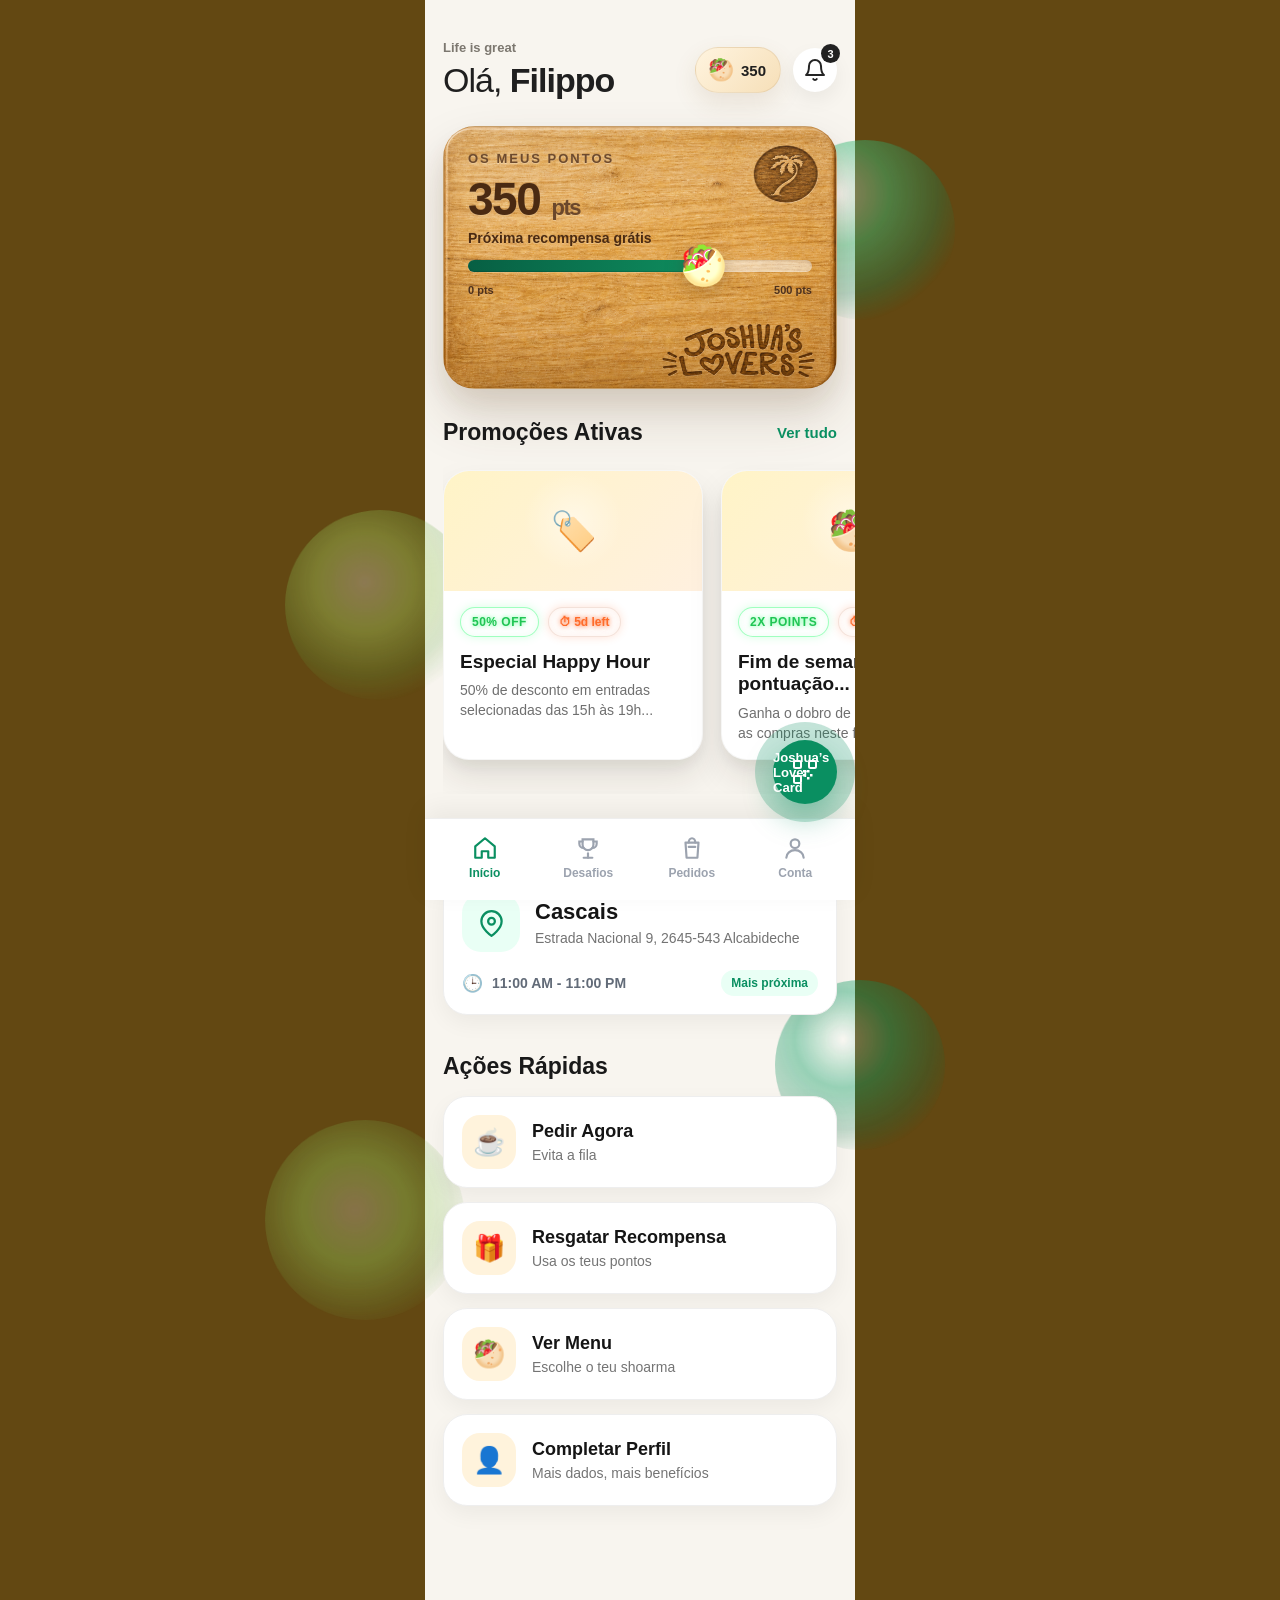
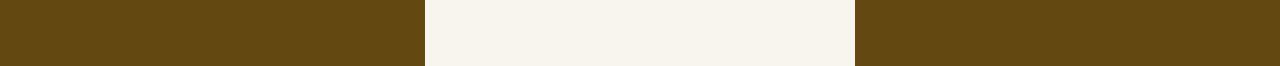
==== commit 7ca44b00: "new thing" ====
--- a/index.html
+++ b/index.html
@@ -30,15 +30,14 @@
   <span class="pita-icon">🥙</span>
   <span class="top-points-number">350</span>
 </button>
-
-        <button class="icon-button notification-button" aria-label="Notificações">
-          <svg width="24" height="24" viewBox="0 0 24 24" fill="none">
-            <path d="M18 8A6 6 0 0 0 6 8C6 15 3 17 3 17H21C21 17 18 15 18 8Z" stroke="currentColor" stroke-width="2" stroke-linecap="round" stroke-linejoin="round"/>
-            <path d="M13.73 21A2 2 0 0 1 10.27 21" stroke="currentColor" stroke-width="2" stroke-linecap="round" stroke-linejoin="round"/>
-          </svg>
-
-          <span class="notification-badge">3</span>
-        </button>
+<a href="notifications.html" class="icon-button notification-button" aria-label="Notificações">
+  <svg width="24" height="24" viewBox="0 0 24 24" fill="none">
+    <path d="M18 8A6 6 0 0 0 6 8C6 15 3 17 3 17H21C21 17 18 15 18 8Z" stroke="currentColor" stroke-width="2" stroke-linecap="round" stroke-linejoin="round"/>
+    <path d="M13.73 21A2 2 0 0 1 10.27 21" stroke="currentColor" stroke-width="2" stroke-linecap="round" stroke-linejoin="round"/>
+  </svg>
+
+  <span class="notification-badge">3</span>
+</a>
       </div>
     </section>
 
--- a/style.css
+++ b/style.css
@@ -183,6 +183,8 @@
   position: relative;
   box-shadow: 0 8px 20px rgba(0, 0, 0, 0.06);
   cursor: pointer;
+  text-decoration: none;
+  flex-shrink: 0;
 }
 
 .points-preview-button {
@@ -335,8 +337,9 @@
 /* POINTS TEXT */
 /* POINTS PROGRESS MODULE */
 .points-progress-module {
-  margin-top: 26px;
-  padding-bottom: 12px;
+  margin-top: 18px;
+  padding-bottom: 22px;
+  transform: translateY(-10px);
 }
 
 .points-progress-header {
@@ -546,14 +549,13 @@
 /* HORIZONTAL SCROLL */
 .promotions-scroll {
   display: flex;
-  gap: 16px;
+  gap: 18px;
   overflow-x: auto;
   scroll-snap-type: x mandatory;
-  padding-bottom: 12px;
+  padding: 8px 18px 34px 2px;
   margin-right: -18px;
   padding-right: 18px;
 }
-
 .promotions-scroll::-webkit-scrollbar {
   display: none;
 }
@@ -562,19 +564,34 @@
   min-width: 260px;
   max-width: 260px;
   background: #ffffff;
-  border-radius: 24px;
+  border-radius: 26px;
   overflow: hidden;
   scroll-snap-align: start;
-  box-shadow: 0 10px 25px rgba(0, 0, 0, 0.07);
   cursor: pointer;
+  position: relative;
+  border: 1px solid rgba(42, 31, 18, 0.04);
+  box-shadow:
+    0 8px 12px rgba(40, 30, 18, 0.05),
+    0 18px 34px rgba(40, 30, 18, 0.10);
+  transition: transform 0.2s ease, box-shadow 0.2s ease;
+}
+
+.promo-card:active {
+  transform: scale(0.985);
+  box-shadow:
+    0 5px 9px rgba(40, 30, 18, 0.05),
+    0 12px 24px rgba(40, 30, 18, 0.09);
 }
 
 .promo-image {
   height: 120px;
-  background: linear-gradient(135deg, #fff4c7, #fff0df);
-  display: flex;
-  align-items: center;
-  justify-content: center;
+  background:
+    radial-gradient(circle at 50% 42%, rgba(255, 255, 255, 0.45), transparent 34%),
+    linear-gradient(135deg, #fff4c7, #fff0df);
+  display: flex;
+  align-items: center;
+  justify-content: center;
+  position: relative;
 }
 
 .promo-image span {
@@ -588,26 +605,42 @@
 .promo-tags {
   display: flex;
   align-items: center;
-  gap: 8px;
-  margin-bottom: 12px;
+  gap: 9px;
+  margin-bottom: 14px;
+  flex-wrap: wrap;
 }
 
 .promo-tag {
-  background: #e9fff5;
-  color: #0a8f61;
-  font-size: 13px;
-  font-weight: 800;
-  padding: 6px 10px;
-  border-radius: 9px;
+  background: #ffffff;
+  color: #20c554;
+  font-size: 12px;
+  font-weight: 900;
+  letter-spacing: 0.5px;
+  padding: 7px 11px;
+  border-radius: 999px;
+  border: 1px solid rgba(82, 255, 138, 0.55);
+  text-shadow:
+    0 0 4px rgba(82, 255, 138, 0.85),
+    0 0 10px rgba(197, 255, 216, 0.4);
+  box-shadow:
+    inset 0 0 8px rgba(82, 255, 138, 0.10),
+    0 0 10px rgba(82, 255, 138, 0.24);
 }
 
 .promo-time {
-  background: #fff4ea;
-  color: #e85d04;
-  font-size: 13px;
-  font-weight: 700;
-  padding: 6px 10px;
-  border-radius: 9px;
+  background: hsl(0, 0%, 100%);
+  color: #ff6b2a;
+  font-size: 12px;
+  font-weight: 900;
+  padding: 7px 10px;
+  border-radius: 999px;
+  border: 1px solid rgba(233, 198, 183, 0.52);
+  text-shadow:
+    0 0 4px rgba(255, 107, 42, 0.85),
+    0 0 10px rgba(255, 107, 42, 0.42);
+  box-shadow:
+    inset 0 0 8px rgba(255, 107, 42, 0.10),
+    0 0 10px rgba(255, 107, 42, 0.20);
 }
 
 .promo-card h3 {
@@ -2548,4 +2581,229 @@
 
 .otp-feedback.error {
   background: #c93b2d;
+}
+
+
+
+/* RESPONSIVE FIX FOR SMALL MOBILE SCREENS */
+@media (max-width: 390px) {
+  .app-screen {
+    padding: 20px 14px 120px;
+  }
+
+  .home-header {
+    align-items: flex-start;
+    gap: 12px;
+  }
+
+  .home-header h1 {
+    font-size: clamp(38px, 14vw, 56px);
+    line-height: 0.98;
+    letter-spacing: -2px;
+  }
+
+  .small-greeting {
+    font-size: 13px;
+  }
+
+  .header-icons {
+    gap: 8px;
+    flex-shrink: 0;
+  }
+
+  .points-preview-button {
+    height: 42px;
+    padding: 0 12px 0 10px;
+  }
+
+  .icon-button {
+    width: 42px;
+    height: 42px;
+  }
+
+  .points-card {
+    border-radius: 26px;
+    padding: 20px;
+  }
+
+  .card-label {
+    font-size: 11px;
+    letter-spacing: 2px;
+    margin-bottom: 8px;
+  }
+
+  .points-card h2 {
+    font-size: 42px;
+  }
+
+  .points-card h2 span {
+    font-size: 19px;
+  }
+
+  .points-progress-module {
+    margin-top: 22px;
+  }
+
+  .points-progress-header {
+    margin-bottom: 12px;
+  }
+
+  .points-progress-header p {
+    font-size: 13px;
+  }
+
+  .progress-pita {
+    font-size: 34px;
+  }
+
+  .progress-percent {
+    bottom: 34px;
+    font-size: 10px;
+    padding: 5px 7px;
+  }
+
+  .points-left-label {
+    right: 12px;
+    font-size: 8px;
+  }
+
+  .section-header h2 {
+    font-size: 27px;
+    line-height: 1.05;
+  }
+
+  .section-header button {
+    font-size: 14px;
+  }
+
+  .promo-card {
+    min-width: 245px;
+    max-width: 245px;
+  }
+}
+
+/* NOTIFICATIONS PAGE */
+.notifications-screen {
+  min-height: 100vh;
+  max-width: 430px;
+  margin: 0 auto;
+  padding: 34px 22px 80px;
+  background: #f8f5ef;
+  position: relative;
+  overflow: hidden;
+}
+
+.notifications-screen::before {
+  content: "";
+  position: fixed;
+  width: 210px;
+  height: 210px;
+  border-radius: 50%;
+  top: 115px;
+  right: calc(50% - 340px);
+  background:
+    radial-gradient(circle at 35% 30%,
+      rgba(255, 255, 255, 0.34) 0%,
+      rgba(59, 188, 121, 0.46) 30%,
+      rgba(15, 143, 95, 0.24) 58%,
+      rgba(15, 143, 95, 0) 76%
+    );
+  pointer-events: none;
+  z-index: 0;
+}
+
+.notifications-screen::after {
+  content: "";
+  position: fixed;
+  width: 230px;
+  height: 230px;
+  border-radius: 50%;
+  bottom: 80px;
+  left: calc(50% - 330px);
+  background:
+    radial-gradient(circle at 42% 38%,
+      rgba(255, 255, 255, 0.30) 0%,
+      rgba(170, 214, 102, 0.42) 30%,
+      rgba(101, 166, 69, 0.20) 58%,
+      rgba(101, 166, 69, 0) 76%
+    );
+  pointer-events: none;
+  z-index: 0;
+}
+
+.notifications-back,
+.notifications-header,
+.notifications-empty-state {
+  position: relative;
+  z-index: 1;
+}
+
+.notifications-back {
+  display: inline-flex;
+  align-items: center;
+  justify-content: center;
+  text-decoration: none;
+  color: #5f6b58;
+  font-size: 42px;
+  line-height: 1;
+  margin-bottom: 44px;
+}
+
+.notifications-header {
+  margin-bottom: 90px;
+}
+
+.notifications-header h1 {
+  font-size: 38px;
+  color: #1f1f1f;
+  letter-spacing: -1.5px;
+  margin-bottom: 8px;
+}
+
+.notifications-header p {
+  font-size: 15px;
+  line-height: 1.4;
+  color: #747c70;
+  font-weight: 700;
+}
+
+.notifications-empty-state {
+  min-height: 420px;
+  display: flex;
+  flex-direction: column;
+  align-items: center;
+  justify-content: center;
+  text-align: center;
+  padding: 0 10px;
+}
+
+.pita-drawing {
+  width: 132px;
+  height: 132px;
+  border-radius: 42px;
+  background: rgba(10, 143, 97, 0.10);
+  border: 2px dashed rgba(10, 143, 97, 0.35);
+  color: #0a8f61;
+  display: flex;
+  align-items: center;
+  justify-content: center;
+  font-size: 62px;
+  margin-bottom: 34px;
+  box-shadow:
+    0 16px 35px rgba(10, 143, 97, 0.10),
+    inset 0 1px 0 rgba(255, 255, 255, 0.45);
+}
+
+.notifications-empty-state h2 {
+  font-size: 24px;
+  color: #1f1f1f;
+  margin-bottom: 12px;
+}
+
+.notifications-empty-state p {
+  max-width: 330px;
+  font-size: 16px;
+  line-height: 1.55;
+  color: #6b7280;
+  font-weight: 600;
 }
